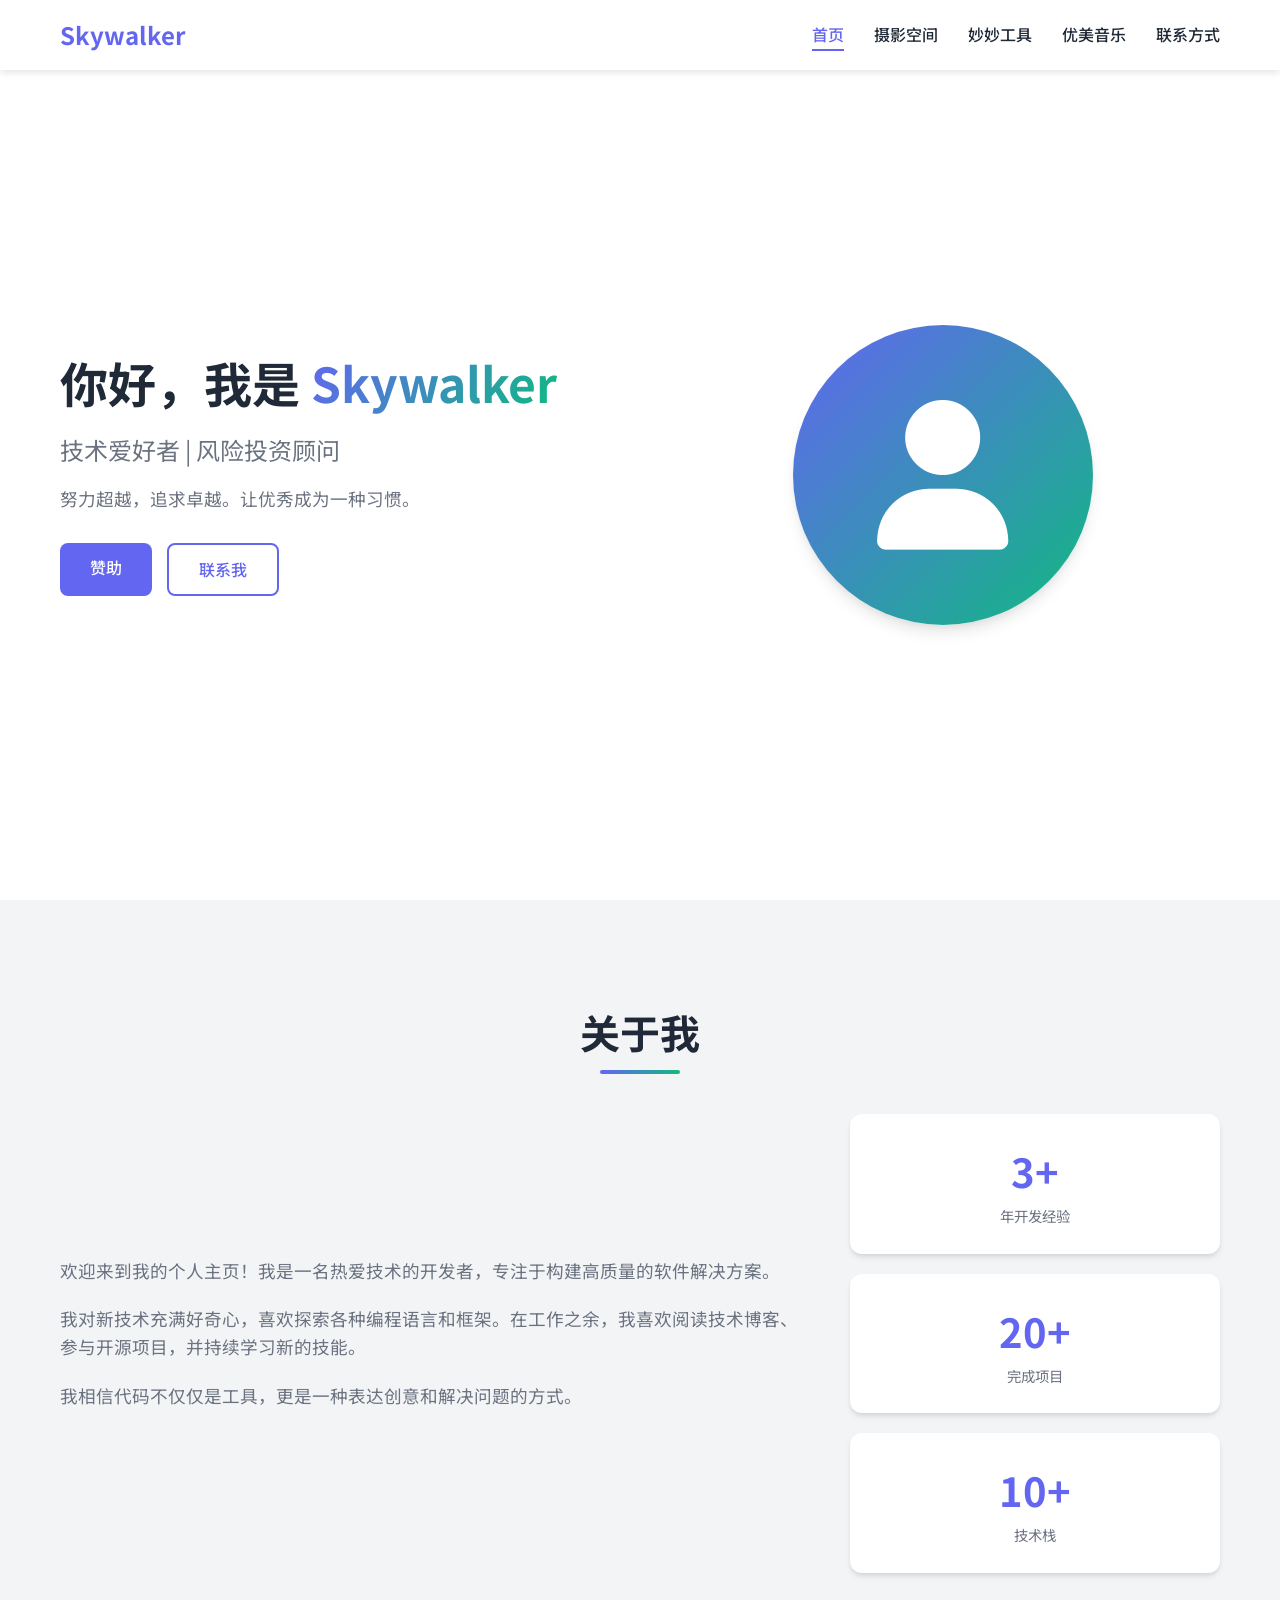
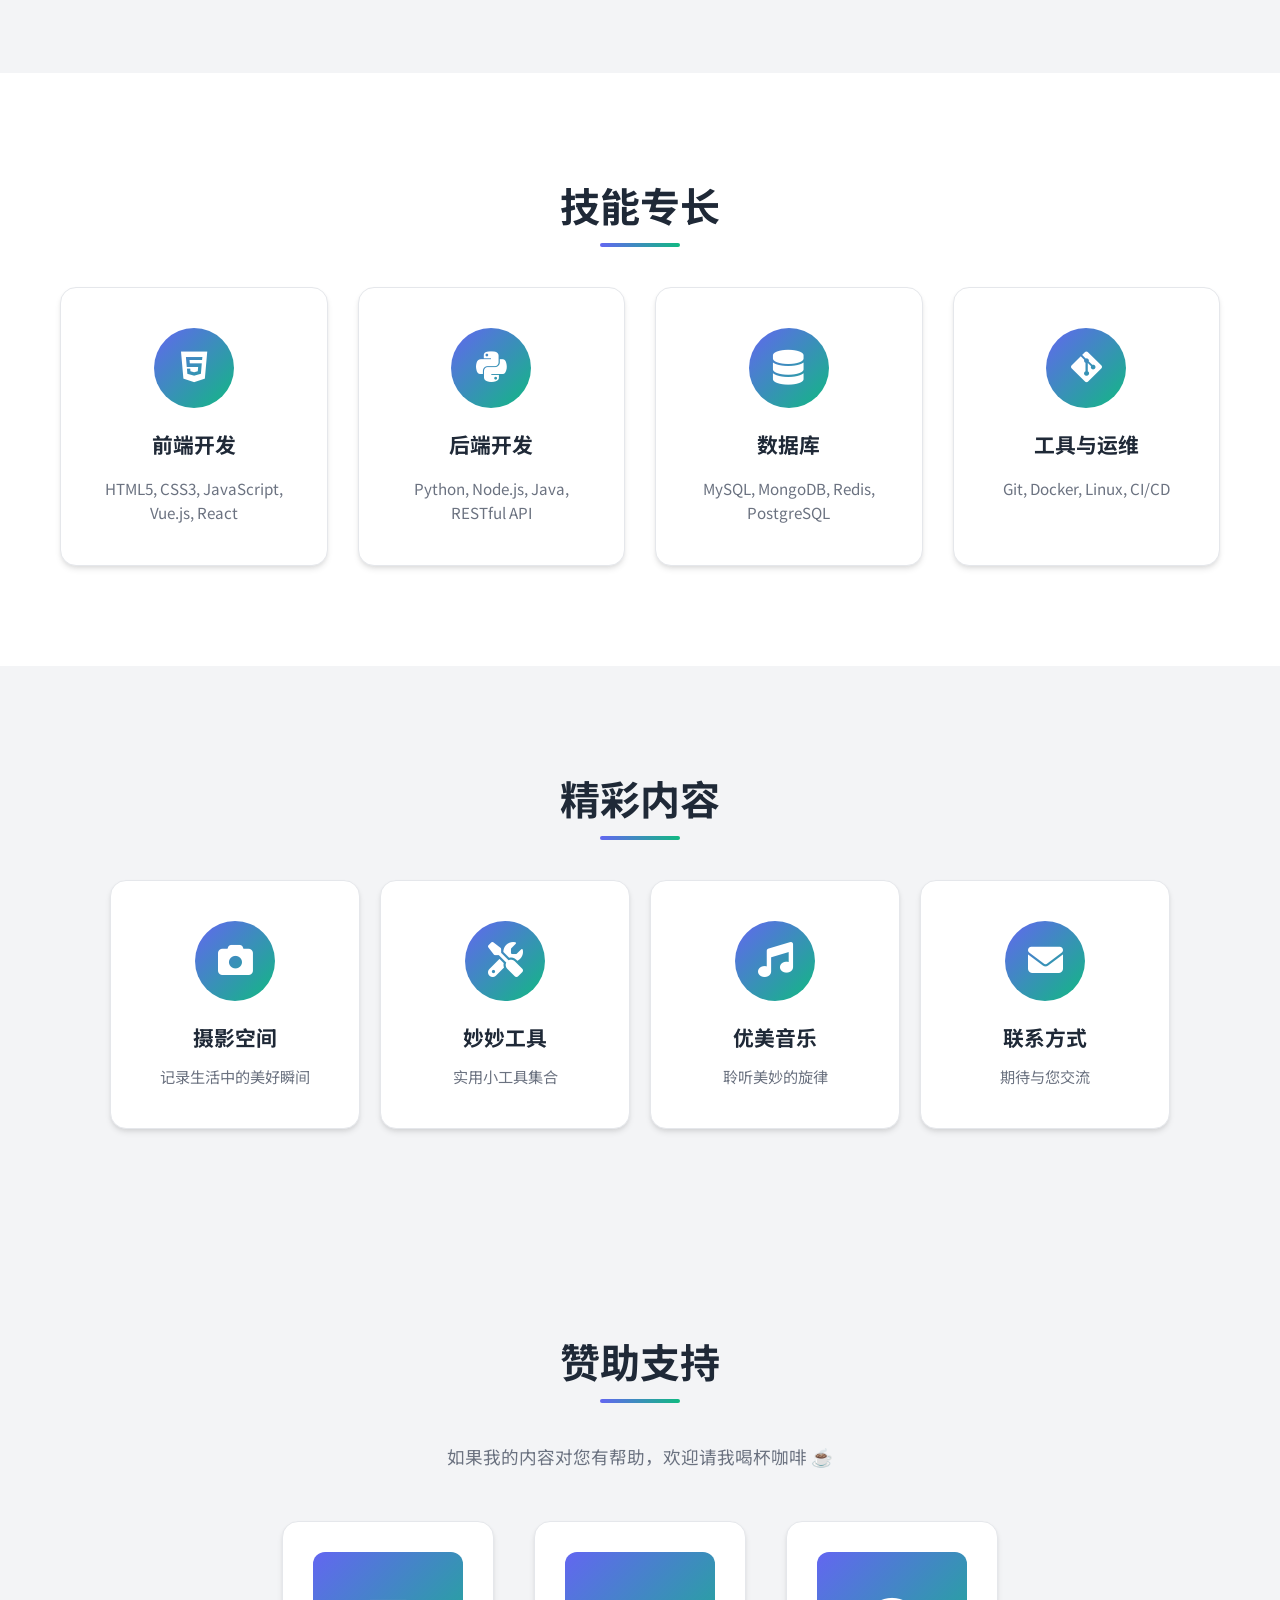
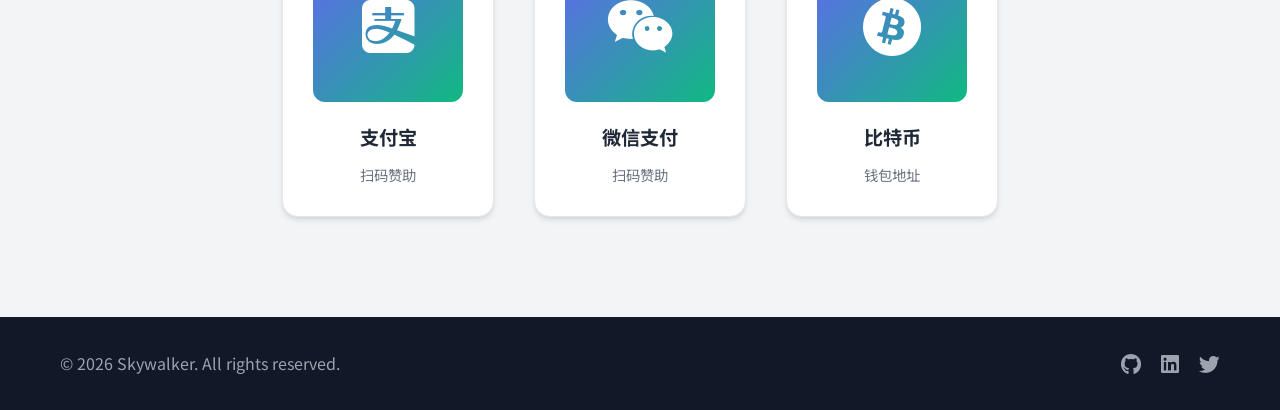
==== index.html @ 4755dc74 "Add sponsor section and fix highlights card size" ====
<!DOCTYPE html>
<html lang="zh-CN">
<head>
    <meta charset="UTF-8">
    <meta name="viewport" content="width=device-width, initial-scale=1.0">
    <title>Skywalker - 个人主页</title>
    <link rel="stylesheet" href="style.css">
    <link href="https://fonts.googleapis.com/css2?family=Noto+Sans+SC:wght@300;400;500;700&display=swap" rel="stylesheet">
    <link rel="stylesheet" href="https://cdnjs.cloudflare.com/ajax/libs/font-awesome/6.4.0/css/all.min.css">
</head>
<body>
    <nav class="navbar">
        <div class="nav-container">
            <a href="index.html" class="logo">Skywalker</a>
            <ul class="nav-links">
                <li><a href="index.html" class="active">首页</a></li>
                <li><a href="photography.html">摄影空间</a></li>
                <li><a href="tools.html">妙妙工具</a></li>
                <li><a href="music.html">优美音乐</a></li>
                <li><a href="contact.html">联系方式</a></li>
            </ul>
            <div class="hamburger">
                <span></span>
                <span></span>
                <span></span>
            </div>
        </div>
    </nav>

    <section id="home" class="hero">
        <div class="hero-content">
            <h1>你好，我是 <span class="highlight">Skywalker</span></h1>
            <p class="subtitle">技术爱好者 | 风险投资顾问</p>
            <p class="description">努力超越，追求卓越。让优秀成为一种习惯。</p>
            <div class="hero-buttons">
                <a href="#sponsor" class="btn btn-primary">赞助</a>
                <a href="contact.html" class="btn btn-secondary">联系我</a>
            </div>
        </div>
        <div class="hero-image">
            <div class="avatar-placeholder">
                <i class="fas fa-user"></i>
            </div>
        </div>
    </section>

    <section id="about" class="about">
        <div class="container">
            <h2 class="section-title">关于我</h2>
            <div class="about-content">
                <div class="about-text">
                    <p>欢迎来到我的个人主页！我是一名热爱技术的开发者，专注于构建高质量的软件解决方案。</p>
                    <p>我对新技术充满好奇心，喜欢探索各种编程语言和框架。在工作之余，我喜欢阅读技术博客、参与开源项目，并持续学习新的技能。</p>
                    <p>我相信代码不仅仅是工具，更是一种表达创意和解决问题的方式。</p>
                </div>
                <div class="about-stats">
                    <div class="stat-item">
                        <span class="stat-number">3+</span>
                        <span class="stat-label">年开发经验</span>
                    </div>
                    <div class="stat-item">
                        <span class="stat-number">20+</span>
                        <span class="stat-label">完成项目</span>
                    </div>
                    <div class="stat-item">
                        <span class="stat-number">10+</span>
                        <span class="stat-label">技术栈</span>
                    </div>
                </div>
            </div>
        </div>
    </section>

    <section id="skills" class="skills">
        <div class="container">
            <h2 class="section-title">技能专长</h2>
            <div class="skills-grid">
                <div class="skill-card">
                    <div class="skill-icon">
                        <i class="fab fa-html5"></i>
                    </div>
                    <h3>前端开发</h3>
                    <p>HTML5, CSS3, JavaScript, Vue.js, React</p>
                </div>
                <div class="skill-card">
                    <div class="skill-icon">
                        <i class="fab fa-python"></i>
                    </div>
                    <h3>后端开发</h3>
                    <p>Python, Node.js, Java, RESTful API</p>
                </div>
                <div class="skill-card">
                    <div class="skill-icon">
                        <i class="fas fa-database"></i>
                    </div>
                    <h3>数据库</h3>
                    <p>MySQL, MongoDB, Redis, PostgreSQL</p>
                </div>
                <div class="skill-card">
                    <div class="skill-icon">
                        <i class="fab fa-git-alt"></i>
                    </div>
                    <h3>工具与运维</h3>
                    <p>Git, Docker, Linux, CI/CD</p>
                </div>
            </div>
        </div>
    </section>

    <section id="highlights" class="highlights">
        <div class="container">
            <h2 class="section-title">精彩内容</h2>
            <div class="highlights-grid">
                <a href="photography.html" class="highlight-card">
                    <div class="highlight-icon">
                        <i class="fas fa-camera"></i>
                    </div>
                    <h3>摄影空间</h3>
                    <p>记录生活中的美好瞬间</p>
                </a>
                <a href="tools.html" class="highlight-card">
                    <div class="highlight-icon">
                        <i class="fas fa-tools"></i>
                    </div>
                    <h3>妙妙工具</h3>
                    <p>实用小工具集合</p>
                </a>
                <a href="music.html" class="highlight-card">
                    <div class="highlight-icon">
                        <i class="fas fa-music"></i>
                    </div>
                    <h3>优美音乐</h3>
                    <p>聆听美妙的旋律</p>
                </a>
                <a href="contact.html" class="highlight-card">
                    <div class="highlight-icon">
                        <i class="fas fa-envelope"></i>
                    </div>
                    <h3>联系方式</h3>
                    <p>期待与您交流</p>
                </a>
            </div>
        </div>
    </section>

    <section id="sponsor" class="sponsor">
        <div class="container">
            <h2 class="section-title">赞助支持</h2>
            <p class="sponsor-intro">如果我的内容对您有帮助，欢迎请我喝杯咖啡 ☕</p>
            <div class="sponsor-grid">
                <div class="sponsor-card">
                    <div class="qr-placeholder">
                        <i class="fab fa-alipay"></i>
                    </div>
                    <h3>支付宝</h3>
                    <p>扫码赞助</p>
                </div>
                <div class="sponsor-card">
                    <div class="qr-placeholder">
                        <i class="fab fa-weixin"></i>
                    </div>
                    <h3>微信支付</h3>
                    <p>扫码赞助</p>
                </div>
                <div class="sponsor-card">
                    <div class="qr-placeholder">
                        <i class="fab fa-bitcoin"></i>
                    </div>
                    <h3>比特币</h3>
                    <p>钱包地址</p>
                </div>
            </div>
        </div>
    </section>

    <footer class="footer">
        <div class="container">
            <div class="footer-content">
                <p>&copy; 2026 Skywalker. All rights reserved.</p>
                <div class="social-links">
                    <a href="https://github.com/SkywalkerLiu" target="_blank"><i class="fab fa-github"></i></a>
                    <a href="#"><i class="fab fa-linkedin"></i></a>
                    <a href="#"><i class="fab fa-twitter"></i></a>
                </div>
            </div>
        </div>
    </footer>

    <script src="script.js"></script>
</body>
</html>
---- style.css ----
* {
    margin: 0;
    padding: 0;
    box-sizing: border-box;
}

:root {
    --primary-color: #6366f1;
    --primary-dark: #4f46e5;
    --secondary-color: #10b981;
    --text-color: #1f2937;
    --text-light: #6b7280;
    --bg-color: #ffffff;
    --bg-secondary: #f3f4f6;
    --bg-dark: #111827;
    --border-color: #e5e7eb;
    --shadow: 0 4px 6px -1px rgba(0, 0, 0, 0.1), 0 2px 4px -1px rgba(0, 0, 0, 0.06);
    --shadow-lg: 0 10px 15px -3px rgba(0, 0, 0, 0.1), 0 4px 6px -2px rgba(0, 0, 0, 0.05);
    --transition: all 0.3s ease;
}

html {
    scroll-behavior: smooth;
}

body {
    font-family: 'Noto Sans SC', sans-serif;
    line-height: 1.6;
    color: var(--text-color);
    background-color: var(--bg-color);
}

.container {
    max-width: 1200px;
    margin: 0 auto;
    padding: 0 20px;
}

.navbar {
    position: fixed;
    top: 0;
    left: 0;
    right: 0;
    background: rgba(255, 255, 255, 0.95);
    backdrop-filter: blur(10px);
    z-index: 1000;
    box-shadow: var(--shadow);
}

.nav-container {
    max-width: 1200px;
    margin: 0 auto;
    padding: 0 20px;
    display: flex;
    justify-content: space-between;
    align-items: center;
    height: 70px;
}

.logo {
    font-size: 1.5rem;
    font-weight: 700;
    color: var(--primary-color);
    text-decoration: none;
    transition: var(--transition);
}

.logo:hover {
    color: var(--primary-dark);
}

.nav-links {
    display: flex;
    list-style: none;
    gap: 30px;
}

.nav-links a {
    text-decoration: none;
    color: var(--text-color);
    font-weight: 500;
    transition: var(--transition);
    position: relative;
}

.nav-links a::after {
    content: '';
    position: absolute;
    bottom: -5px;
    left: 0;
    width: 0;
    height: 2px;
    background: var(--primary-color);
    transition: var(--transition);
}

.nav-links a:hover,
.nav-links a.active {
    color: var(--primary-color);
}

.nav-links a:hover::after,
.nav-links a.active::after {
    width: 100%;
}

.hamburger {
    display: none;
    flex-direction: column;
    cursor: pointer;
    gap: 5px;
}

.hamburger span {
    width: 25px;
    height: 3px;
    background: var(--text-color);
    transition: var(--transition);
}

.hero {
    min-height: 100vh;
    display: flex;
    align-items: center;
    justify-content: space-between;
    padding: 100px 20px 50px;
    max-width: 1200px;
    margin: 0 auto;
    gap: 50px;
}

.hero-content {
    flex: 1;
}

.hero-content h1 {
    font-size: 3rem;
    margin-bottom: 20px;
    line-height: 1.2;
}

.highlight {
    color: var(--primary-color);
    background: linear-gradient(120deg, var(--primary-color) 0%, var(--secondary-color) 100%);
    -webkit-background-clip: text;
    -webkit-text-fill-color: transparent;
    background-clip: text;
}

.subtitle {
    font-size: 1.5rem;
    color: var(--text-light);
    margin-bottom: 15px;
}

.description {
    font-size: 1.1rem;
    color: var(--text-light);
    margin-bottom: 30px;
}

.hero-buttons {
    display: flex;
    gap: 15px;
}

.btn {
    padding: 12px 30px;
    border-radius: 8px;
    text-decoration: none;
    font-weight: 500;
    transition: var(--transition);
    cursor: pointer;
    border: none;
    font-size: 1rem;
}

.btn-primary {
    background: var(--primary-color);
    color: white;
}

.btn-primary:hover {
    background: var(--primary-dark);
    transform: translateY(-2px);
    box-shadow: var(--shadow-lg);
}

.btn-secondary {
    background: transparent;
    color: var(--primary-color);
    border: 2px solid var(--primary-color);
}

.btn-secondary:hover {
    background: var(--primary-color);
    color: white;
    transform: translateY(-2px);
}

.btn-full {
    width: 100%;
}

.hero-image {
    flex: 1;
    display: flex;
    justify-content: center;
    align-items: center;
}

.avatar-placeholder {
    width: 300px;
    height: 300px;
    border-radius: 50%;
    background: linear-gradient(135deg, var(--primary-color), var(--secondary-color));
    display: flex;
    align-items: center;
    justify-content: center;
    box-shadow: var(--shadow-lg);
}

.avatar-placeholder i {
    font-size: 150px;
    color: white;
}

.section-title {
    font-size: 2.5rem;
    text-align: center;
    margin-bottom: 50px;
    position: relative;
}

.section-title::after {
    content: '';
    position: absolute;
    bottom: -10px;
    left: 50%;
    transform: translateX(-50%);
    width: 80px;
    height: 4px;
    background: linear-gradient(90deg, var(--primary-color), var(--secondary-color));
    border-radius: 2px;
}

.about {
    padding: 100px 0;
    background: var(--bg-secondary);
}

.about-content {
    display: grid;
    grid-template-columns: 2fr 1fr;
    gap: 50px;
    align-items: center;
}

.about-text p {
    margin-bottom: 20px;
    font-size: 1.1rem;
    color: var(--text-light);
}

.about-stats {
    display: flex;
    flex-direction: column;
    gap: 20px;
}

.stat-item {
    background: var(--bg-color);
    padding: 25px;
    border-radius: 12px;
    text-align: center;
    box-shadow: var(--shadow);
    transition: var(--transition);
}

.stat-item:hover {
    transform: translateY(-5px);
    box-shadow: var(--shadow-lg);
}

.stat-number {
    display: block;
    font-size: 2.5rem;
    font-weight: 700;
    color: var(--primary-color);
}

.stat-label {
    color: var(--text-light);
    font-size: 0.9rem;
}

.skills {
    padding: 100px 0;
}

.skills-grid {
    display: grid;
    grid-template-columns: repeat(auto-fit, minmax(250px, 1fr));
    gap: 30px;
}

.skill-card {
    background: var(--bg-color);
    padding: 40px 30px;
    border-radius: 16px;
    text-align: center;
    box-shadow: var(--shadow);
    transition: var(--transition);
    border: 1px solid var(--border-color);
}

.skill-card:hover {
    transform: translateY(-10px);
    box-shadow: var(--shadow-lg);
    border-color: var(--primary-color);
}

.skill-icon {
    width: 80px;
    height: 80px;
    margin: 0 auto 20px;
    background: linear-gradient(135deg, var(--primary-color), var(--secondary-color));
    border-radius: 50%;
    display: flex;
    align-items: center;
    justify-content: center;
}

.skill-icon i {
    font-size: 35px;
    color: white;
}

.skill-card h3 {
    margin-bottom: 15px;
    font-size: 1.3rem;
}

.skill-card p {
    color: var(--text-light);
    font-size: 0.95rem;
}

.highlights {
    padding: 100px 0;
    background: var(--bg-secondary);
}

.highlights-grid {
    display: flex;
    justify-content: center;
    gap: 20px;
    flex-wrap: nowrap;
}

.highlight-card {
    flex: 1;
    max-width: 250px;
    background: var(--bg-color);
    padding: 40px 30px;
    border-radius: 16px;
    text-align: center;
    box-shadow: var(--shadow);
    transition: var(--transition);
    text-decoration: none;
    color: inherit;
    border: 1px solid var(--border-color);
}

.highlight-card:hover {
    transform: translateY(-10px);
    box-shadow: var(--shadow-lg);
    border-color: var(--primary-color);
}

.highlight-icon {
    width: 80px;
    height: 80px;
    margin: 0 auto 20px;
    background: linear-gradient(135deg, var(--primary-color), var(--secondary-color));
    border-radius: 50%;
    display: flex;
    align-items: center;
    justify-content: center;
}

.highlight-icon i {
    font-size: 35px;
    color: white;
}

.highlight-card h3 {
    margin-bottom: 10px;
    font-size: 1.3rem;
}

.highlight-card p {
    color: var(--text-light);
    font-size: 0.95rem;
}

.page-hero {
    padding: 150px 0 80px;
    background: linear-gradient(135deg, var(--primary-color), var(--secondary-color));
    color: white;
    text-align: center;
}

.page-title {
    font-size: 3rem;
    margin-bottom: 15px;
}

.page-title i {
    margin-right: 15px;
}

.page-subtitle {
    font-size: 1.2rem;
    opacity: 0.9;
}

.gallery-section {
    padding: 80px 0;
}

.gallery-filter {
    display: flex;
    justify-content: center;
    gap: 15px;
    margin-bottom: 40px;
    flex-wrap: wrap;
}

.filter-btn {
    padding: 10px 25px;
    border: 2px solid var(--primary-color);
    background: transparent;
    color: var(--primary-color);
    border-radius: 25px;
    cursor: pointer;
    transition: var(--transition);
    font-size: 0.95rem;
}

.filter-btn:hover,
.filter-btn.active {
    background: var(--primary-color);
    color: white;
}

.gallery-grid {
    display: grid;
    grid-template-columns: repeat(auto-fit, minmax(300px, 1fr));
    gap: 25px;
}

.gallery-item {
    position: relative;
    border-radius: 16px;
    overflow: hidden;
    aspect-ratio: 4/3;
    cursor: pointer;
}

.gallery-placeholder {
    width: 100%;
    height: 100%;
    background: linear-gradient(135deg, var(--primary-color), var(--secondary-color));
    display: flex;
    flex-direction: column;
    align-items: center;
    justify-content: center;
    color: white;
}

.gallery-placeholder i {
    font-size: 60px;
    margin-bottom: 15px;
}

.gallery-placeholder span {
    font-size: 1.2rem;
    font-weight: 500;
}

.gallery-overlay {
    position: absolute;
    bottom: 0;
    left: 0;
    right: 0;
    background: linear-gradient(transparent, rgba(0,0,0,0.8));
    color: white;
    padding: 30px 20px 20px;
    transform: translateY(100%);
    transition: var(--transition);
}

.gallery-item:hover .gallery-overlay {
    transform: translateY(0);
}

.gallery-overlay h3 {
    margin-bottom: 5px;
}

.gallery-overlay p {
    font-size: 0.9rem;
    opacity: 0.8;
}

.photography-info {
    padding: 80px 0;
    background: var(--bg-secondary);
}

.info-content {
    display: grid;
    grid-template-columns: 2fr 1fr;
    gap: 50px;
    align-items: start;
}

.info-text p {
    margin-bottom: 20px;
    color: var(--text-light);
    font-size: 1.1rem;
}

.equipment {
    background: var(--bg-color);
    padding: 30px;
    border-radius: 16px;
    box-shadow: var(--shadow);
}

.equipment h3 {
    margin-bottom: 20px;
    color: var(--primary-color);
}

.equipment h3 i {
    margin-right: 10px;
}

.equipment ul {
    list-style: none;
}

.equipment li {
    padding: 10px 0;
    border-bottom: 1px solid var(--border-color);
    color: var(--text-light);
}

.equipment li:last-child {
    border-bottom: none;
}

.tools-section {
    padding: 80px 0;
}

.tools-grid {
    display: grid;
    grid-template-columns: repeat(auto-fit, minmax(350px, 1fr));
    gap: 30px;
}

.tool-card {
    background: var(--bg-color);
    border-radius: 16px;
    padding: 30px;
    box-shadow: var(--shadow);
    border: 1px solid var(--border-color);
    transition: var(--transition);
}

.tool-card:hover {
    transform: translateY(-5px);
    box-shadow: var(--shadow-lg);
    border-color: var(--primary-color);
}

.tool-icon {
    width: 60px;
    height: 60px;
    background: linear-gradient(135deg, var(--primary-color), var(--secondary-color));
    border-radius: 12px;
    display: flex;
    align-items: center;
    justify-content: center;
    margin-bottom: 20px;
}

.tool-icon i {
    font-size: 28px;
    color: white;
}

.tool-card h3 {
    margin-bottom: 10px;
    font-size: 1.3rem;
}

.tool-card > p {
    color: var(--text-light);
    margin-bottom: 20px;
}

.tool-demo {
    background: var(--bg-secondary);
    border-radius: 12px;
    padding: 20px;
}

.calculator {
    max-width: 250px;
    margin: 0 auto;
}

.calc-display {
    width: 100%;
    padding: 15px;
    font-size: 1.5rem;
    text-align: right;
    border: none;
    border-radius: 8px;
    margin-bottom: 10px;
    background: var(--bg-color);
}

.calc-buttons {
    display: grid;
    grid-template-columns: repeat(4, 1fr);
    gap: 8px;
}

.calc-buttons button {
    padding: 15px;
    font-size: 1.1rem;
    border: none;
    border-radius: 8px;
    background: var(--bg-color);
    cursor: pointer;
    transition: var(--transition);
}

.calc-buttons button:hover {
    background: var(--primary-color);
    color: white;
}

.calc-buttons .equals {
    grid-column: span 2;
    background: var(--primary-color);
    color: white;
}

.calc-buttons .equals:hover {
    background: var(--primary-dark);
}

.color-converter {
    text-align: center;
}

.color-preview {
    width: 80px;
    height: 80px;
    border-radius: 12px;
    margin: 0 auto 15px;
    background: #6366f1;
    box-shadow: var(--shadow);
}

.color-inputs {
    display: flex;
    flex-direction: column;
    gap: 10px;
    margin-bottom: 15px;
}

.color-input-group {
    display: flex;
    align-items: center;
    gap: 10px;
}

.color-input-group label {
    width: 40px;
    font-weight: 500;
    text-align: left;
}

.color-input-group input {
    flex: 1;
    padding: 10px;
    border: 1px solid var(--border-color);
    border-radius: 8px;
    font-family: monospace;
}

.text-counter textarea {
    width: 100%;
    padding: 15px;
    border: 1px solid var(--border-color);
    border-radius: 8px;
    resize: vertical;
    min-height: 100px;
    font-family: inherit;
    margin-bottom: 15px;
}

.count-result {
    display: flex;
    justify-content: space-around;
    padding: 10px;
    background: var(--bg-color);
    border-radius: 8px;
}

.count-result span {
    color: var(--text-light);
}

.count-result strong {
    color: var(--primary-color);
    margin-left: 5px;
}

.url-encoder textarea {
    width: 100%;
    padding: 12px;
    border: 1px solid var(--border-color);
    border-radius: 8px;
    resize: vertical;
    min-height: 60px;
    font-family: inherit;
    margin-bottom: 10px;
}

.encoder-buttons {
    display: flex;
    gap: 10px;
    margin-bottom: 10px;
}

.encoder-buttons .btn {
    flex: 1;
    padding: 10px;
}

.timestamp-converter {
    text-align: center;
}

.timestamp-group {
    margin-bottom: 15px;
}

.timestamp-group label {
    display: block;
    margin-bottom: 5px;
    font-weight: 500;
    text-align: left;
}

.timestamp-group input {
    width: 100%;
    padding: 12px;
    border: 1px solid var(--border-color);
    border-radius: 8px;
    font-family: monospace;
}

.timestamp-result {
    margin-top: 15px;
    padding: 15px;
    background: var(--bg-color);
    border-radius: 8px;
    font-weight: 500;
}

.password-generator input[type="text"] {
    width: 100%;
    padding: 12px;
    border: 1px solid var(--border-color);
    border-radius: 8px;
    font-family: monospace;
    font-size: 1rem;
    margin-bottom: 15px;
    text-align: center;
}

.password-options {
    display: flex;
    flex-wrap: wrap;
    gap: 10px;
    margin-bottom: 15px;
    justify-content: center;
}

.password-options label {
    display: flex;
    align-items: center;
    gap: 5px;
    font-size: 0.9rem;
    color: var(--text-light);
}

.password-length {
    margin-bottom: 15px;
}

.password-length label {
    display: block;
    margin-bottom: 5px;
    color: var(--text-light);
}

.password-length input[type="range"] {
    width: 100%;
}

.contact-section {
    padding: 80px 0;
}

.contact-grid {
    display: grid;
    grid-template-columns: 1fr 1fr;
    gap: 50px;
}

.contact-cards {
    display: grid;
    grid-template-columns: repeat(2, 1fr);
    gap: 20px;
}

.contact-card {
    background: var(--bg-color);
    padding: 30px 20px;
    border-radius: 16px;
    text-align: center;
    box-shadow: var(--shadow);
    text-decoration: none;
    color: inherit;
    transition: var(--transition);
    border: 2px solid transparent;
}

.contact-card:hover {
    transform: translateY(-5px);
    box-shadow: var(--shadow-lg);
    border-color: var(--primary-color);
}

.contact-card-icon {
    width: 60px;
    height: 60px;
    background: linear-gradient(135deg, var(--primary-color), var(--secondary-color));
    border-radius: 50%;
    display: flex;
    align-items: center;
    justify-content: center;
    margin: 0 auto 15px;
}

.contact-card-icon i {
    font-size: 28px;
    color: white;
}

.contact-card h3 {
    margin-bottom: 10px;
    font-size: 1.1rem;
}

.contact-card p {
    color: var(--text-light);
    font-size: 0.9rem;
    margin-bottom: 10px;
}

.contact-hint {
    font-size: 0.8rem;
    color: var(--primary-color);
}

.contact-form-section {
    background: var(--bg-secondary);
    padding: 40px;
    border-radius: 16px;
}

.contact-form-section h2 {
    margin-bottom: 10px;
}

.contact-form-section > p {
    color: var(--text-light);
    margin-bottom: 30px;
}

.contact-form .form-group {
    margin-bottom: 20px;
}

.contact-form label {
    display: block;
    margin-bottom: 8px;
    font-weight: 500;
}

.contact-form input,
.contact-form select,
.contact-form textarea {
    width: 100%;
    padding: 12px 15px;
    border: 2px solid var(--border-color);
    border-radius: 8px;
    font-family: inherit;
    font-size: 1rem;
    transition: var(--transition);
    background: var(--bg-color);
}

.contact-form input:focus,
.contact-form select:focus,
.contact-form textarea:focus {
    outline: none;
    border-color: var(--primary-color);
}

.contact-form textarea {
    resize: vertical;
    min-height: 120px;
}

.faq-section {
    padding: 80px 0;
    background: var(--bg-secondary);
}

.faq-list {
    max-width: 800px;
    margin: 0 auto;
}

.faq-item {
    background: var(--bg-color);
    border-radius: 12px;
    margin-bottom: 15px;
    overflow: hidden;
    box-shadow: var(--shadow);
}

.faq-question {
    padding: 20px 25px;
    display: flex;
    justify-content: space-between;
    align-items: center;
    cursor: pointer;
    font-weight: 500;
    transition: var(--transition);
}

.faq-question:hover {
    background: var(--bg-secondary);
}

.faq-question i {
    transition: var(--transition);
}

.faq-item.active .faq-question i {
    transform: rotate(180deg);
}

.faq-answer {
    max-height: 0;
    overflow: hidden;
    transition: max-height 0.3s ease;
}

.faq-item.active .faq-answer {
    max-height: 200px;
}

.faq-answer p {
    padding: 0 25px 20px;
    color: var(--text-light);
}

.sponsor {
    padding: 100px 0;
    background: var(--bg-secondary);
}

.sponsor-intro {
    text-align: center;
    color: var(--text-light);
    margin-bottom: 50px;
    font-size: 1.1rem;
}

.sponsor-grid {
    display: flex;
    justify-content: center;
    gap: 40px;
    flex-wrap: wrap;
}

.sponsor-card {
    background: var(--bg-color);
    padding: 30px;
    border-radius: 16px;
    text-align: center;
    box-shadow: var(--shadow);
    transition: var(--transition);
    border: 1px solid var(--border-color);
    min-width: 200px;
}

.sponsor-card:hover {
    transform: translateY(-5px);
    box-shadow: var(--shadow-lg);
    border-color: var(--primary-color);
}

.qr-placeholder {
    width: 150px;
    height: 150px;
    margin: 0 auto 20px;
    background: linear-gradient(135deg, var(--primary-color), var(--secondary-color));
    border-radius: 12px;
    display: flex;
    align-items: center;
    justify-content: center;
}

.qr-placeholder i {
    font-size: 60px;
    color: white;
}

.sponsor-card h3 {
    margin-bottom: 10px;
    font-size: 1.2rem;
}

.sponsor-card p {
    color: var(--text-light);
    font-size: 0.9rem;
}

.footer {
    background: var(--bg-dark);
    color: white;
    padding: 30px 0;
}

.footer-content {
    display: flex;
    justify-content: space-between;
    align-items: center;
}

.footer p {
    color: #9ca3af;
}

.social-links {
    display: flex;
    gap: 20px;
}

.social-links a {
    color: #9ca3af;
    font-size: 1.3rem;
    transition: var(--transition);
}

.social-links a:hover {
    color: var(--primary-color);
}

.music-section {
    padding: 80px 0;
}

.player-container {
    max-width: 600px;
    margin: 0 auto 60px;
}

.player-main {
    background: linear-gradient(135deg, #1a1a2e 0%, #16213e 100%);
    border-radius: 24px;
    padding: 40px;
    box-shadow: 0 20px 60px rgba(0, 0, 0, 0.3);
}

.album-art {
    position: relative;
    width: 200px;
    height: 200px;
    margin: 0 auto 30px;
}

.album-placeholder {
    width: 100%;
    height: 100%;
    border-radius: 50%;
    background: linear-gradient(135deg, var(--primary-color), var(--secondary-color));
    display: flex;
    align-items: center;
    justify-content: center;
    box-shadow: 0 10px 40px rgba(99, 102, 241, 0.4);
    transition: transform 0.3s ease;
}

.album-placeholder.playing {
    animation: rotate 8s linear infinite;
}

.album-placeholder i {
    font-size: 60px;
    color: white;
}

.album-glow {
    position: absolute;
    top: 50%;
    left: 50%;
    transform: translate(-50%, -50%);
    width: 220px;
    height: 220px;
    border-radius: 50%;
    background: radial-gradient(circle, rgba(99, 102, 241, 0.3) 0%, transparent 70%);
    filter: blur(20px);
    z-index: -1;
    opacity: 0;
    transition: opacity 0.3s ease;
}

.album-placeholder.playing + .album-glow {
    opacity: 1;
}

@keyframes rotate {
    from { transform: rotate(0deg); }
    to { transform: rotate(360deg); }
}

.waveform-container {
    height: 80px;
    margin-bottom: 30px;
    display: flex;
    align-items: center;
    justify-content: center;
    overflow: hidden;
}

#waveformCanvas {
    width: 100%;
    height: 100%;
}

.waveform-bars {
    display: flex;
    align-items: center;
    justify-content: center;
    gap: 4px;
    height: 100%;
}

.waveform-bars span {
    width: 4px;
    background: linear-gradient(to top, var(--primary-color), var(--secondary-color));
    border-radius: 2px;
    transition: height 0.1s ease;
}

.waveform-bars.playing span {
    animation: wave 0.5s ease-in-out infinite;
}

.waveform-bars span:nth-child(odd) {
    animation-delay: 0.1s;
}

.waveform-bars span:nth-child(3n) {
    animation-delay: 0.2s;
}

@keyframes wave {
    0%, 100% { height: 10px; }
    50% { height: 60px; }
}

.song-info {
    text-align: center;
    margin-bottom: 25px;
    color: white;
}

.song-info h2 {
    font-size: 1.5rem;
    margin-bottom: 5px;
}

.song-info p {
    color: rgba(255, 255, 255, 0.6);
}

.progress-container {
    display: flex;
    align-items: center;
    gap: 15px;
    margin-bottom: 25px;
    color: rgba(255, 255, 255, 0.7);
    font-size: 0.9rem;
}

.progress-bar {
    flex: 1;
    height: 6px;
    background: rgba(255, 255, 255, 0.2);
    border-radius: 3px;
    cursor: pointer;
    overflow: hidden;
}

.progress-fill {
    height: 100%;
    background: linear-gradient(90deg, var(--primary-color), var(--secondary-color));
    border-radius: 3px;
    width: 0%;
    transition: width 0.1s linear;
}

.player-controls {
    display: flex;
    align-items: center;
    justify-content: center;
    gap: 20px;
    margin-bottom: 20px;
}

.control-btn {
    width: 50px;
    height: 50px;
    border-radius: 50%;
    border: none;
    background: rgba(255, 255, 255, 0.1);
    color: white;
    font-size: 1.2rem;
    cursor: pointer;
    transition: all 0.3s ease;
}

.control-btn:hover {
    background: rgba(255, 255, 255, 0.2);
    transform: scale(1.1);
}

.control-btn.active {
    background: var(--primary-color);
}

.play-btn {
    width: 70px;
    height: 70px;
    background: linear-gradient(135deg, var(--primary-color), var(--secondary-color));
    font-size: 1.5rem;
}

.play-btn:hover {
    transform: scale(1.15);
    box-shadow: 0 5px 20px rgba(99, 102, 241, 0.5);
}

.volume-control {
    display: flex;
    align-items: center;
    justify-content: center;
    gap: 15px;
    color: rgba(255, 255, 255, 0.7);
}

.volume-control i {
    font-size: 1.2rem;
}

#volumeSlider {
    width: 120px;
    height: 6px;
    -webkit-appearance: none;
    background: rgba(255, 255, 255, 0.2);
    border-radius: 3px;
    cursor: pointer;
}

#volumeSlider::-webkit-slider-thumb {
    -webkit-appearance: none;
    width: 16px;
    height: 16px;
    border-radius: 50%;
    background: var(--primary-color);
    cursor: pointer;
}

.playlist-section {
    background: var(--bg-secondary);
    border-radius: 16px;
    padding: 30px;
    margin-bottom: 40px;
}

.playlist-title {
    font-size: 1.3rem;
    margin-bottom: 20px;
    color: var(--text-color);
}

.playlist-title i {
    margin-right: 10px;
    color: var(--primary-color);
}

.playlist {
    display: flex;
    flex-direction: column;
    gap: 10px;
}

.playlist-item {
    display: flex;
    align-items: center;
    justify-content: space-between;
    padding: 15px 20px;
    background: var(--bg-color);
    border-radius: 12px;
    cursor: pointer;
    transition: all 0.3s ease;
    border: 2px solid transparent;
}

.playlist-item:hover {
    border-color: var(--primary-color);
    transform: translateX(5px);
}

.playlist-item.active {
    background: linear-gradient(135deg, rgba(99, 102, 241, 0.1), rgba(16, 185, 129, 0.1));
    border-color: var(--primary-color);
}

.playlist-item-info {
    display: flex;
    flex-direction: column;
}

.playlist-item-title {
    font-weight: 500;
    color: var(--text-color);
}

.playlist-item-artist {
    font-size: 0.85rem;
    color: var(--text-light);
}

.playlist-item-duration {
    color: var(--text-light);
    font-size: 0.9rem;
}

.playlist-item.add-music {
    justify-content: center;
    gap: 10px;
    background: transparent;
    border: 2px dashed var(--border-color);
    color: var(--text-light);
}

.playlist-item.add-music:hover {
    border-color: var(--primary-color);
    color: var(--primary-color);
}

.playlist-item.add-music i {
    font-size: 1.5rem;
}

.music-tips {
    display: grid;
    grid-template-columns: repeat(auto-fit, minmax(280px, 1fr));
    gap: 20px;
}

.tip-card {
    background: var(--bg-secondary);
    padding: 25px;
    border-radius: 12px;
    text-align: center;
}

.tip-card i {
    font-size: 2rem;
    color: var(--primary-color);
    margin-bottom: 15px;
}

.tip-card h4 {
    margin-bottom: 10px;
    font-size: 1.1rem;
}

.tip-card p {
    color: var(--text-light);
    font-size: 0.9rem;
    line-height: 1.6;
}

@media (max-width: 968px) {
    .hero {
        flex-direction: column-reverse;
        text-align: center;
        padding-top: 120px;
    }

    .hero-content h1 {
        font-size: 2.2rem;
    }

    .hero-buttons {
        justify-content: center;
    }

    .avatar-placeholder {
        width: 200px;
        height: 200px;
    }

    .avatar-placeholder i {
        font-size: 100px;
    }

    .about-content {
        grid-template-columns: 1fr;
    }

    .about-stats {
        flex-direction: row;
        justify-content: center;
    }

    .info-content {
        grid-template-columns: 1fr;
    }

    .contact-grid {
        grid-template-columns: 1fr;
    }

    .contact-cards {
        grid-template-columns: repeat(2, 1fr);
    }

    .nav-links {
        display: none;
        position: absolute;
        top: 70px;
        left: 0;
        right: 0;
        background: white;
        flex-direction: column;
        padding: 20px;
        gap: 15px;
        box-shadow: var(--shadow);
    }

    .nav-links.active {
        display: flex;
    }

    .hamburger {
        display: flex;
    }

    .footer-content {
        flex-direction: column;
        gap: 20px;
        text-align: center;
    }

    .page-title {
        font-size: 2rem;
    }

    .tools-grid {
        grid-template-columns: 1fr;
    }
}

@media (max-width: 600px) {
    .hero-content h1 {
        font-size: 1.8rem;
    }

    .subtitle {
        font-size: 1.2rem;
    }

    .section-title {
        font-size: 2rem;
    }

    .about-stats {
        flex-direction: column;
    }

    .contact-cards {
        grid-template-columns: 1fr;
    }

    .contact-form-section {
        padding: 25px;
    }

    .highlights-grid {
        flex-wrap: wrap;
    }
    
    .highlight-card {
        max-width: 100%;
    }

    .gallery-grid {
        grid-template-columns: 1fr;
    }
}
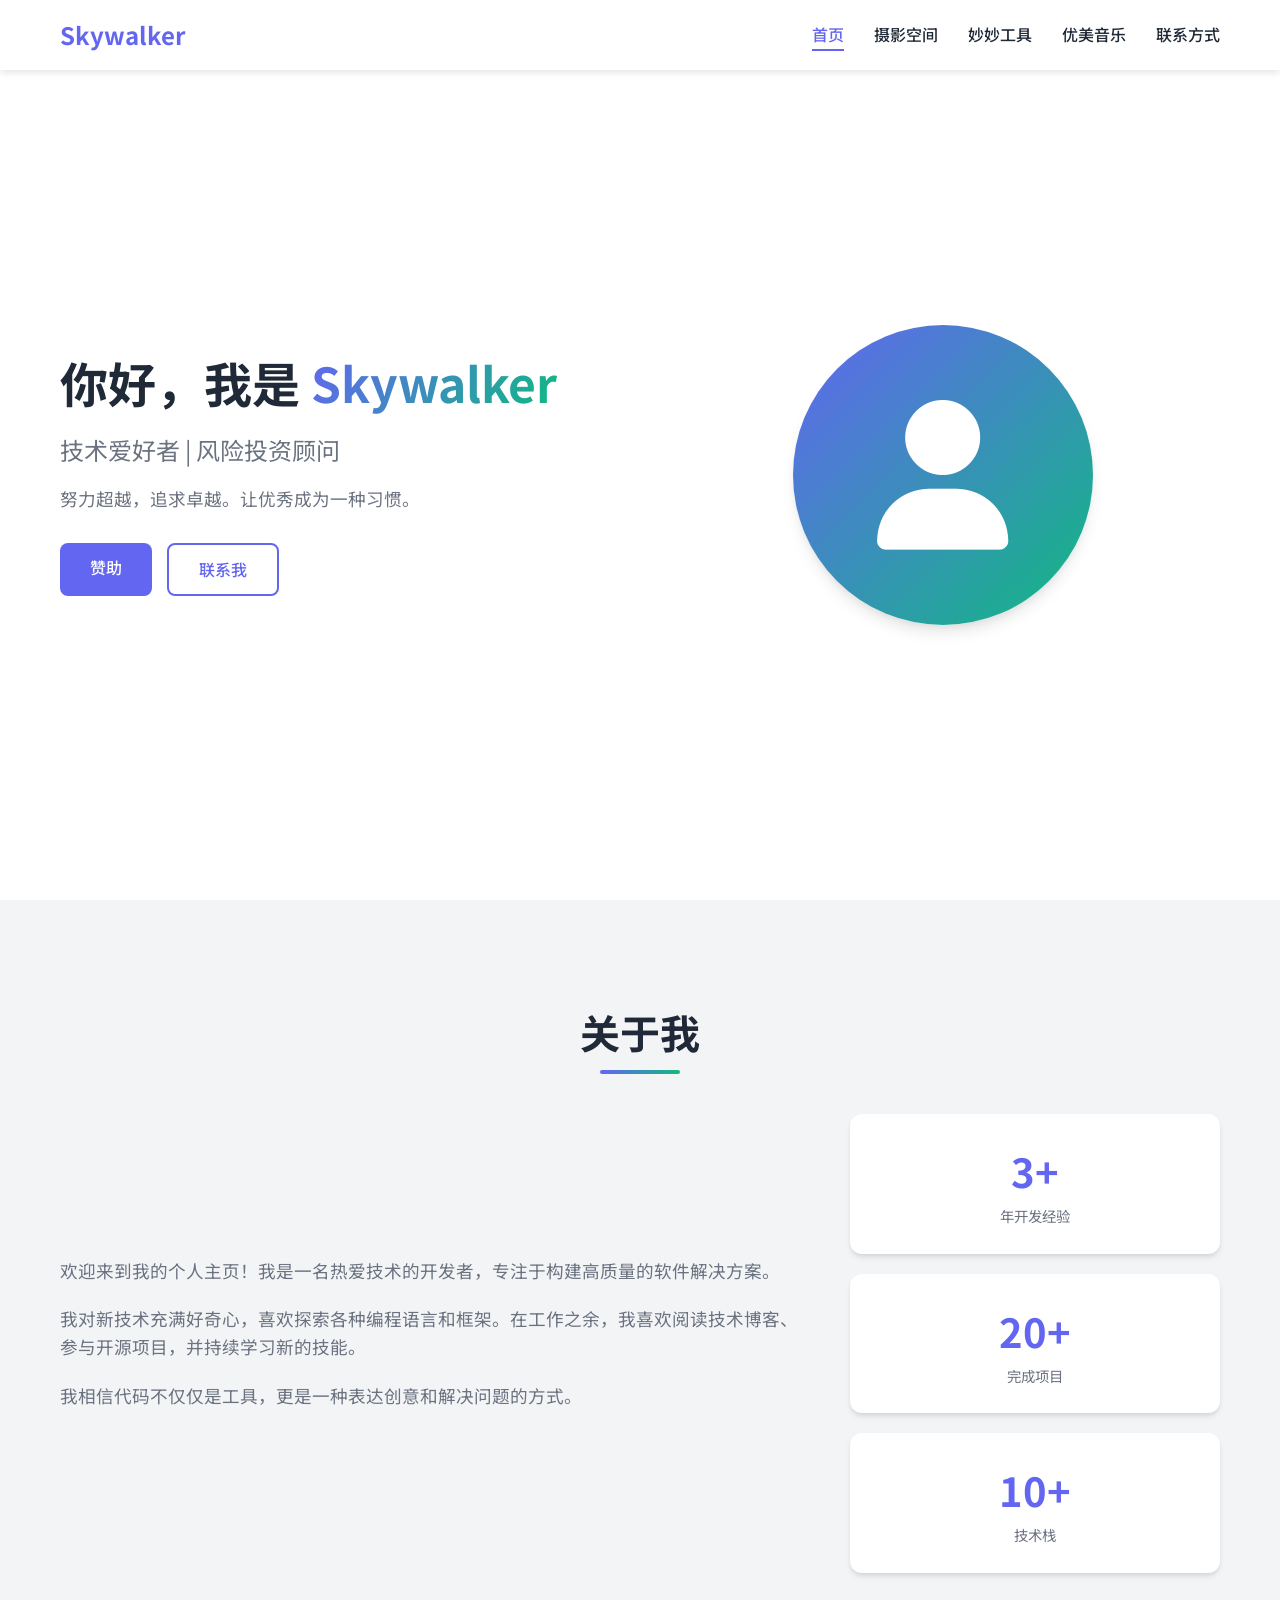
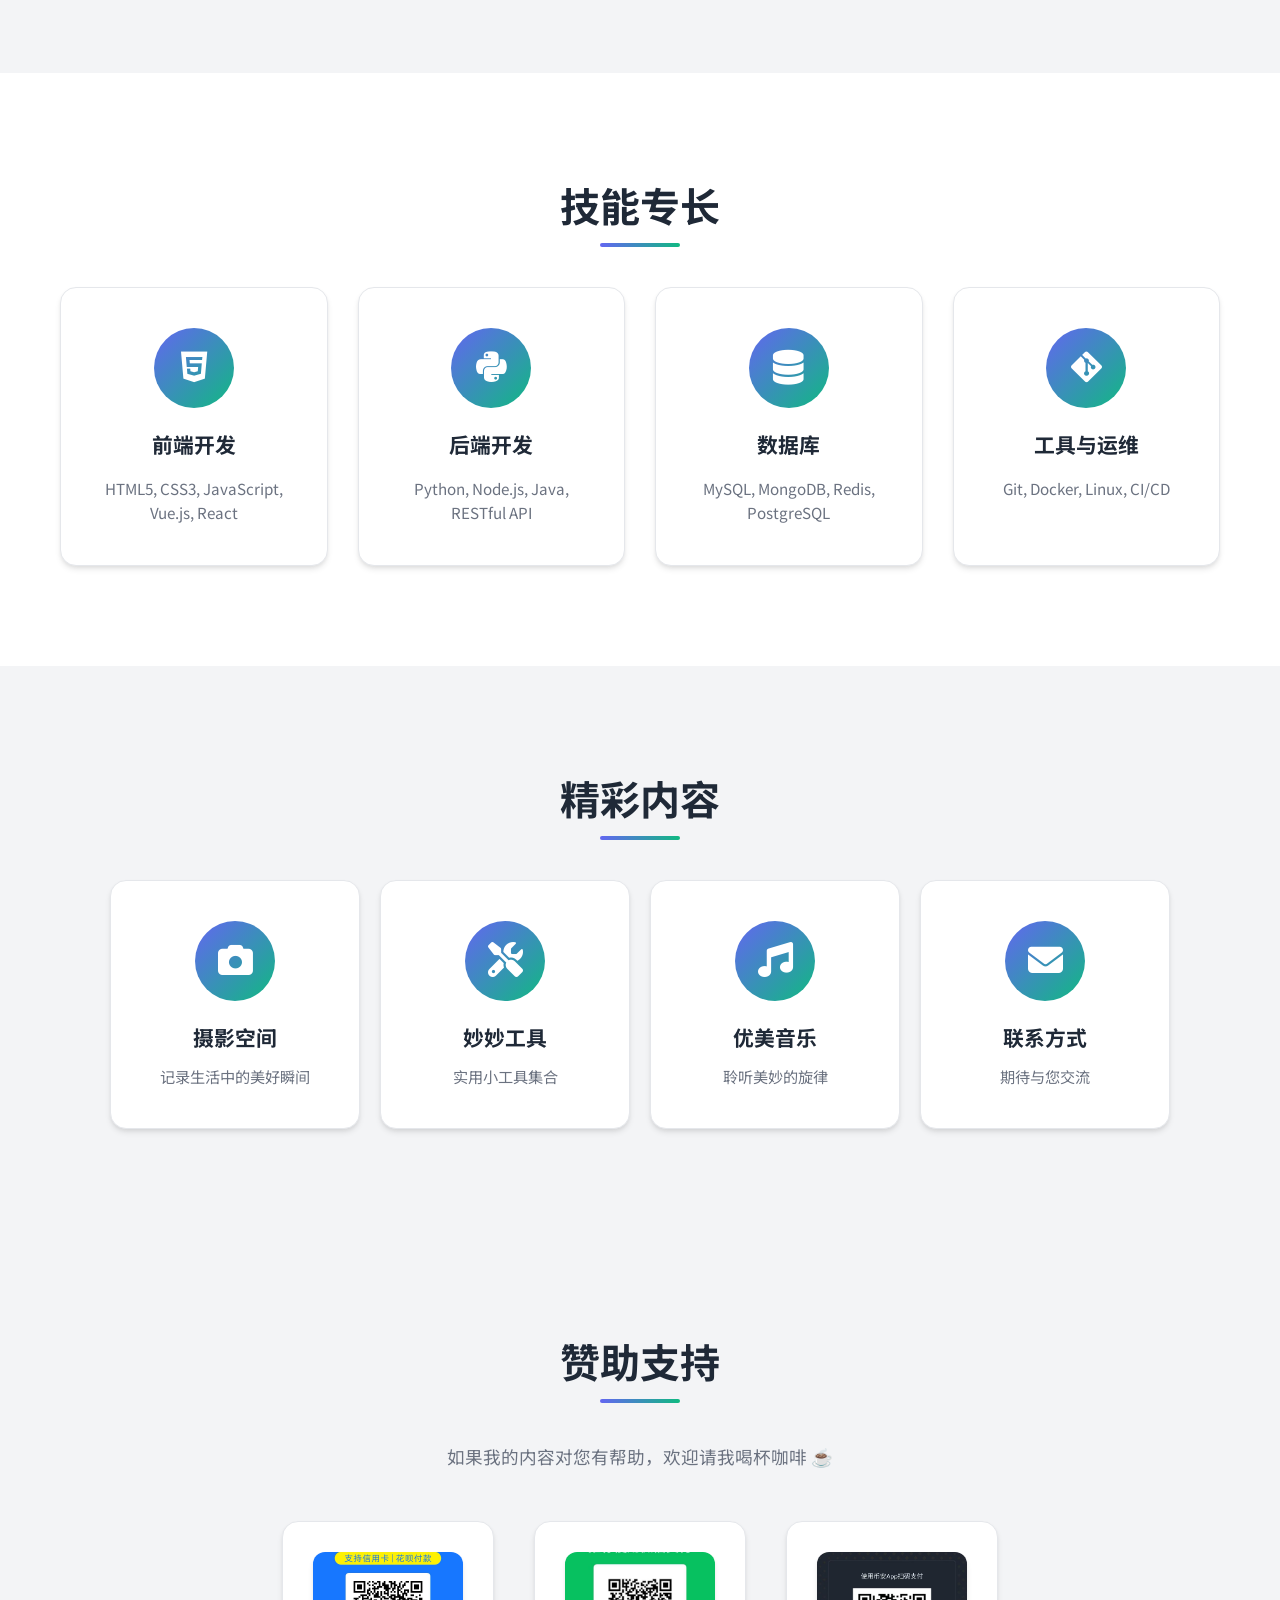
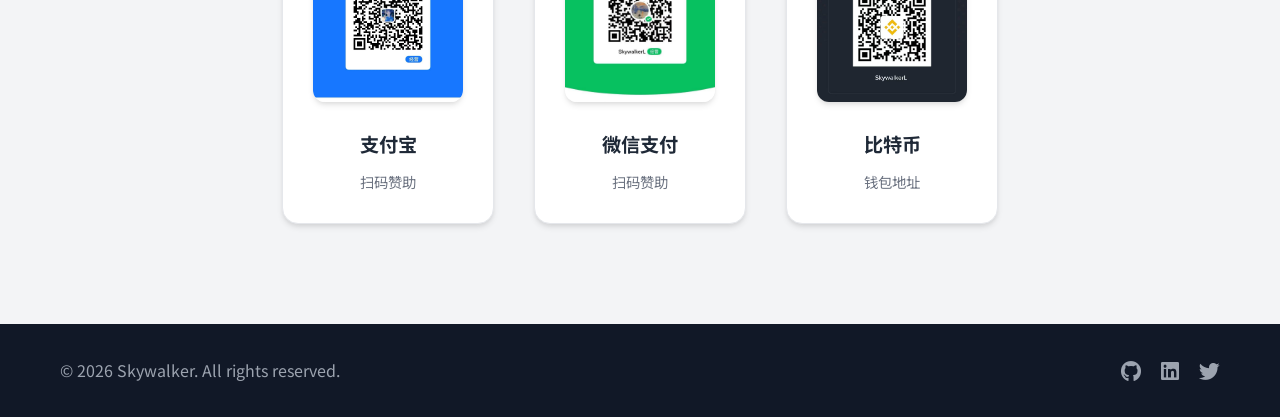
==== commit 8d6bf00c: "Add sponsor QR code images" ====
--- a/index.html
+++ b/index.html
@@ -149,23 +149,17 @@
             <p class="sponsor-intro">如果我的内容对您有帮助，欢迎请我喝杯咖啡 ☕</p>
             <div class="sponsor-grid">
                 <div class="sponsor-card">
-                    <div class="qr-placeholder">
-                        <i class="fab fa-alipay"></i>
-                    </div>
+                    <img src="sponsor/alipay.jpg" alt="支付宝收款码" class="qr-code">
                     <h3>支付宝</h3>
                     <p>扫码赞助</p>
                 </div>
                 <div class="sponsor-card">
-                    <div class="qr-placeholder">
-                        <i class="fab fa-weixin"></i>
-                    </div>
+                    <img src="sponsor/wechat.jpg" alt="微信收款码" class="qr-code">
                     <h3>微信支付</h3>
                     <p>扫码赞助</p>
                 </div>
                 <div class="sponsor-card">
-                    <div class="qr-placeholder">
-                        <i class="fab fa-bitcoin"></i>
-                    </div>
+                    <img src="sponsor/BTC.jpg" alt="比特币钱包地址" class="qr-code">
                     <h3>比特币</h3>
                     <p>钱包地址</p>
                 </div>
--- a/style.css
+++ b/style.css
@@ -1051,6 +1051,15 @@
     color: white;
 }
 
+.qr-code {
+    width: 150px;
+    height: 150px;
+    margin: 0 auto 20px;
+    border-radius: 12px;
+    object-fit: cover;
+    box-shadow: var(--shadow);
+}
+
 .sponsor-card h3 {
     margin-bottom: 10px;
     font-size: 1.2rem;
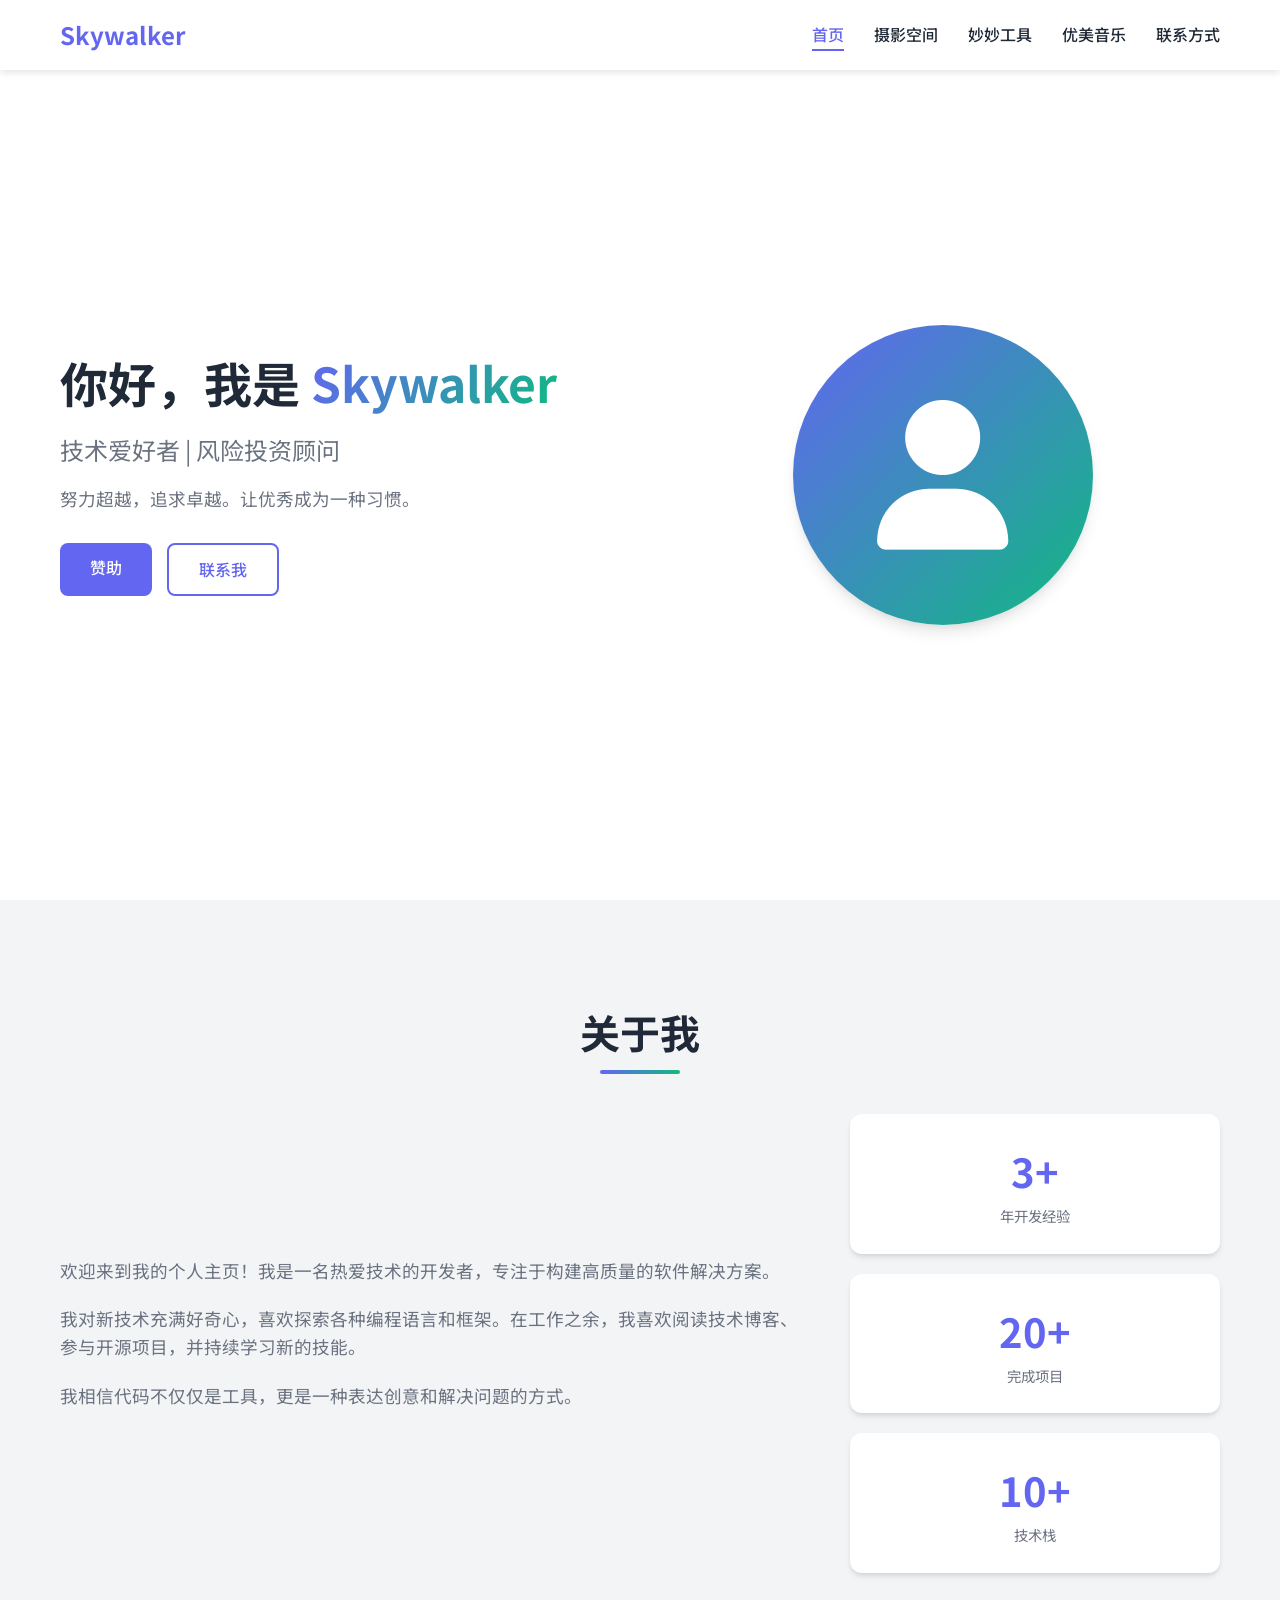
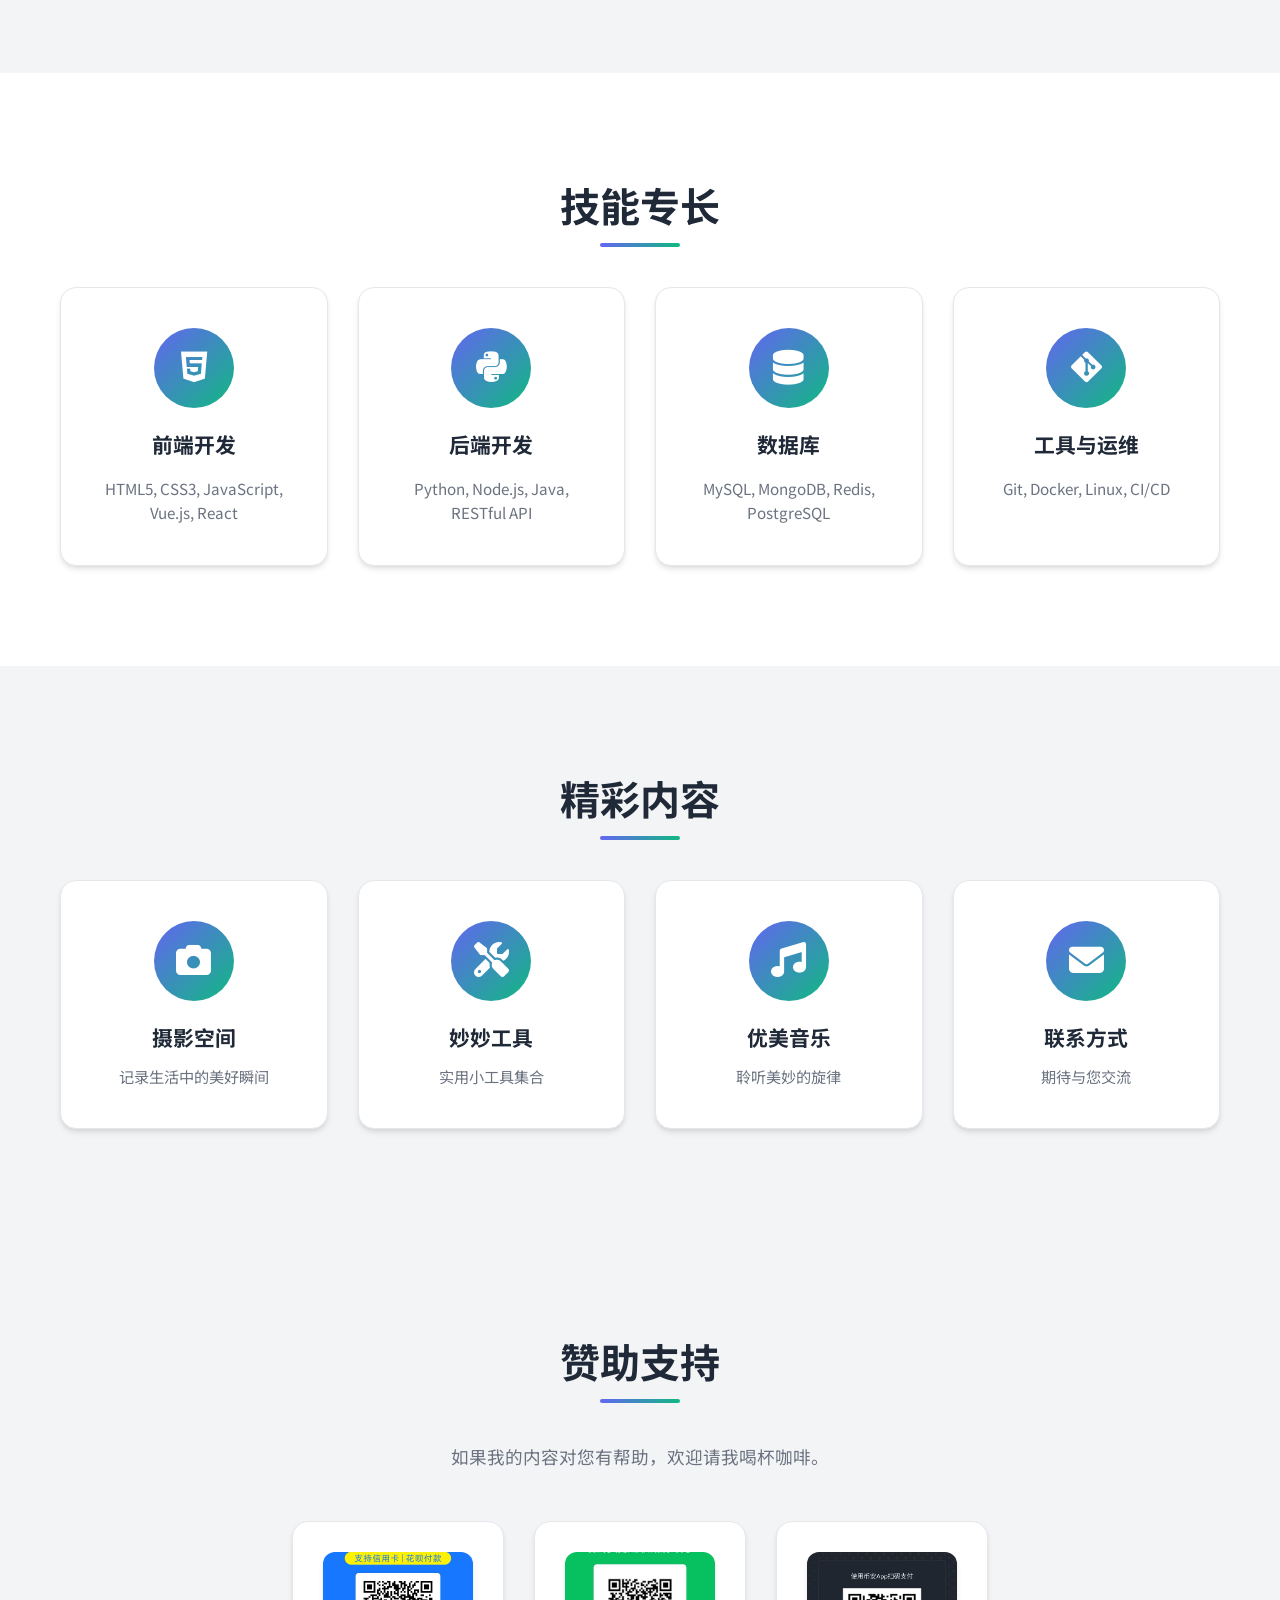
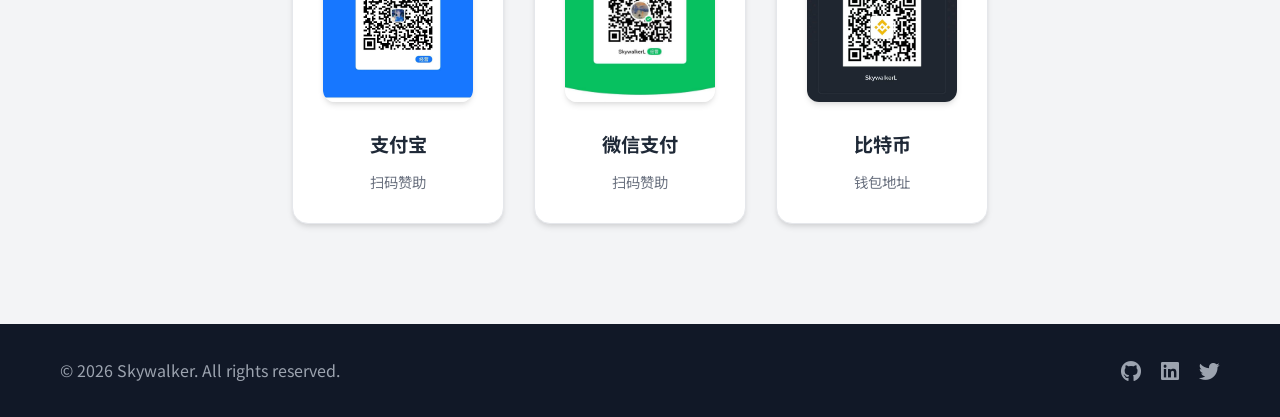
==== commit eaac4933: "Fix site encoding and restore front-end interactions" ====
--- a/index.html
+++ b/index.html
@@ -146,7 +146,7 @@
     <section id="sponsor" class="sponsor">
         <div class="container">
             <h2 class="section-title">赞助支持</h2>
-            <p class="sponsor-intro">如果我的内容对您有帮助，欢迎请我喝杯咖啡 ☕</p>
+            <p class="sponsor-intro">如果我的内容对您有帮助，欢迎请我喝杯咖啡。</p>
             <div class="sponsor-grid">
                 <div class="sponsor-card">
                     <img src="sponsor/alipay.jpg" alt="支付宝收款码" class="qr-code">
@@ -172,9 +172,15 @@
             <div class="footer-content">
                 <p>&copy; 2026 Skywalker. All rights reserved.</p>
                 <div class="social-links">
-                    <a href="https://github.com/SkywalkerLiu" target="_blank"><i class="fab fa-github"></i></a>
-                    <a href="#"><i class="fab fa-linkedin"></i></a>
-                    <a href="#"><i class="fab fa-twitter"></i></a>
+                    <a href="https://github.com/SkywalkerLiu" target="_blank" rel="noreferrer" aria-label="GitHub">
+                        <i class="fab fa-github"></i>
+                    </a>
+                    <a href="#" aria-label="LinkedIn">
+                        <i class="fab fa-linkedin"></i>
+                    </a>
+                    <a href="#" aria-label="Twitter">
+                        <i class="fab fa-twitter"></i>
+                    </a>
                 </div>
             </div>
         </div>
--- a/style.css
+++ b/style.css
@@ -352,15 +352,12 @@
 }
 
 .highlights-grid {
-    display: flex;
-    justify-content: center;
-    gap: 20px;
-    flex-wrap: nowrap;
+    display: grid;
+    grid-template-columns: repeat(auto-fit, minmax(250px, 1fr));
+    gap: 30px;
 }
 
 .highlight-card {
-    flex: 1;
-    max-width: 250px;
     background: var(--bg-color);
     padding: 40px 30px;
     border-radius: 16px;
@@ -1014,8 +1011,8 @@
 .sponsor-grid {
     display: flex;
     justify-content: center;
-    gap: 40px;
-    flex-wrap: wrap;
+    gap: 30px;
+    flex-wrap: nowrap;
 }
 
 .sponsor-card {
@@ -1026,7 +1023,7 @@
     box-shadow: var(--shadow);
     transition: var(--transition);
     border: 1px solid var(--border-color);
-    min-width: 200px;
+    min-width: 180px;
 }
 
 .sponsor-card:hover {
@@ -1547,11 +1544,15 @@
     }
 
     .highlights-grid {
+        grid-template-columns: 1fr;
+    }
+
+    .sponsor-grid {
         flex-wrap: wrap;
     }
-    
-    .highlight-card {
-        max-width: 100%;
+
+    .sponsor-card {
+        min-width: 100%;
     }
 
     .gallery-grid {
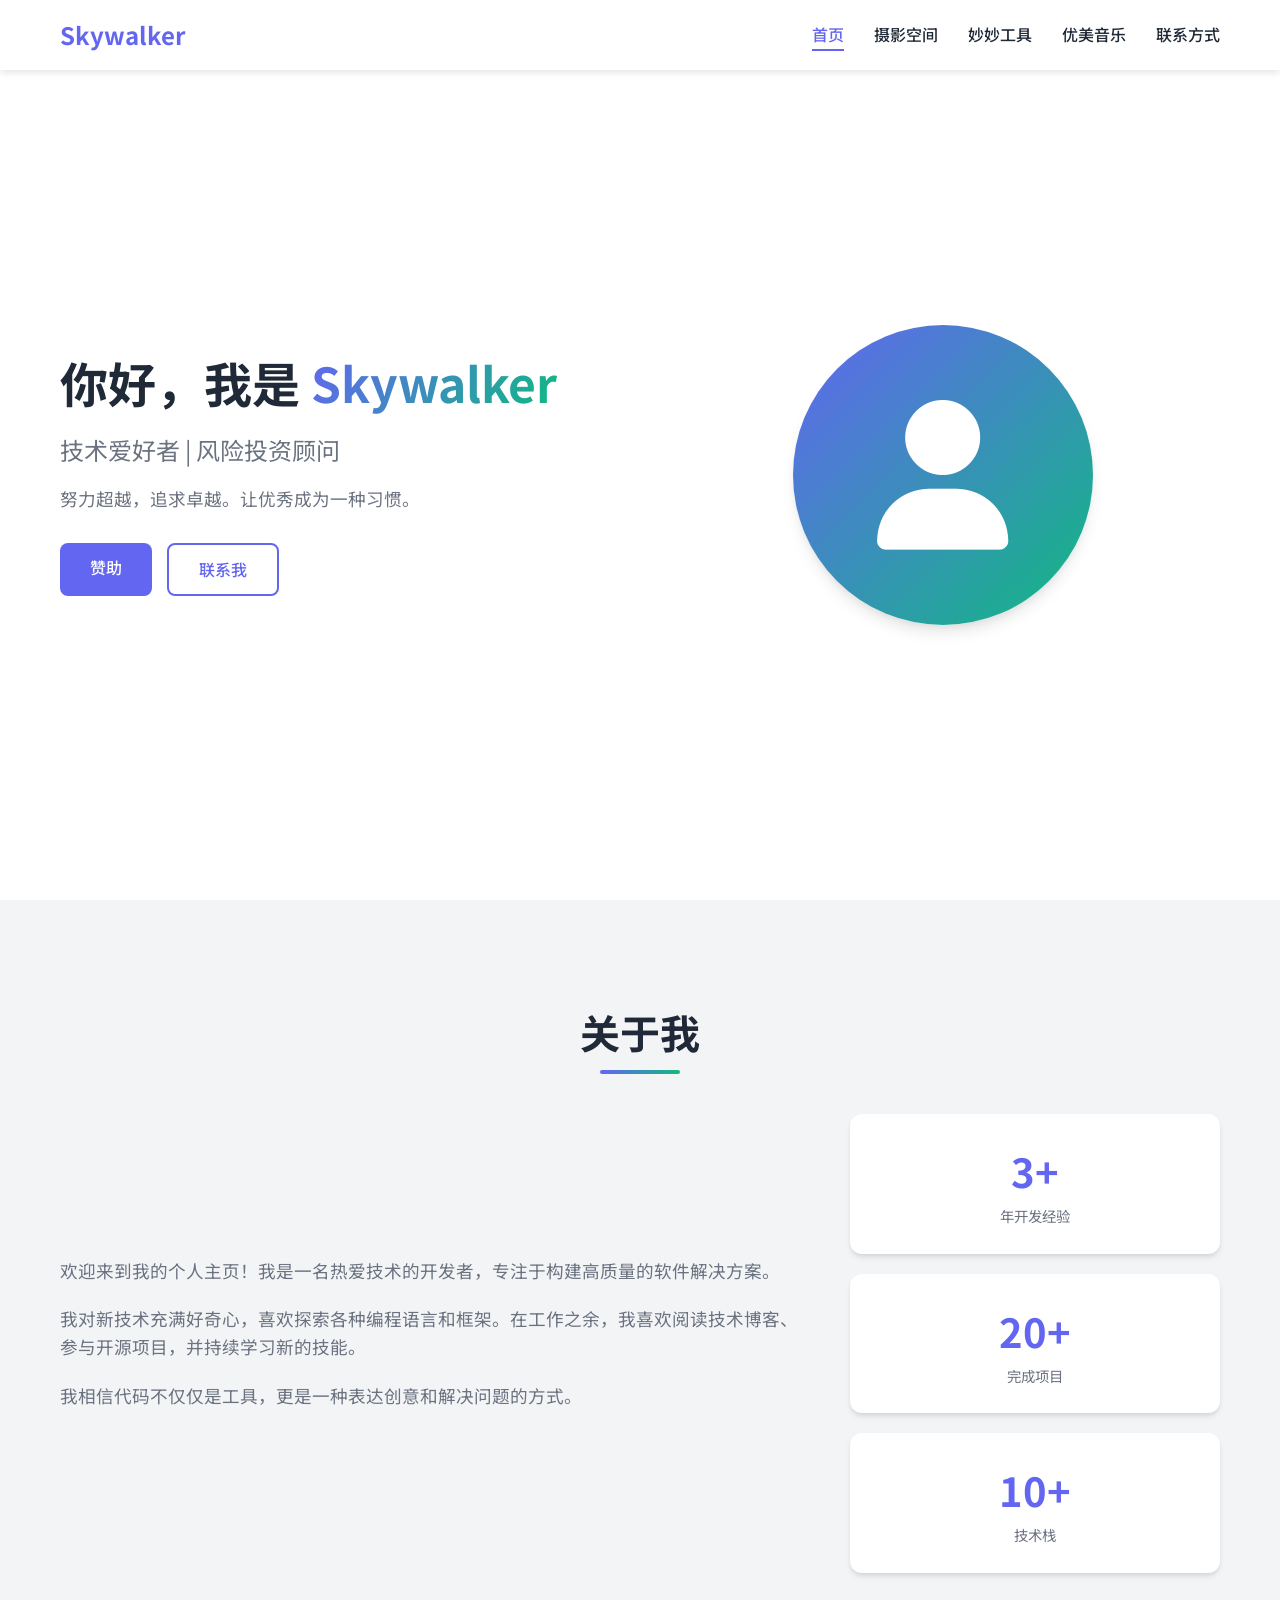
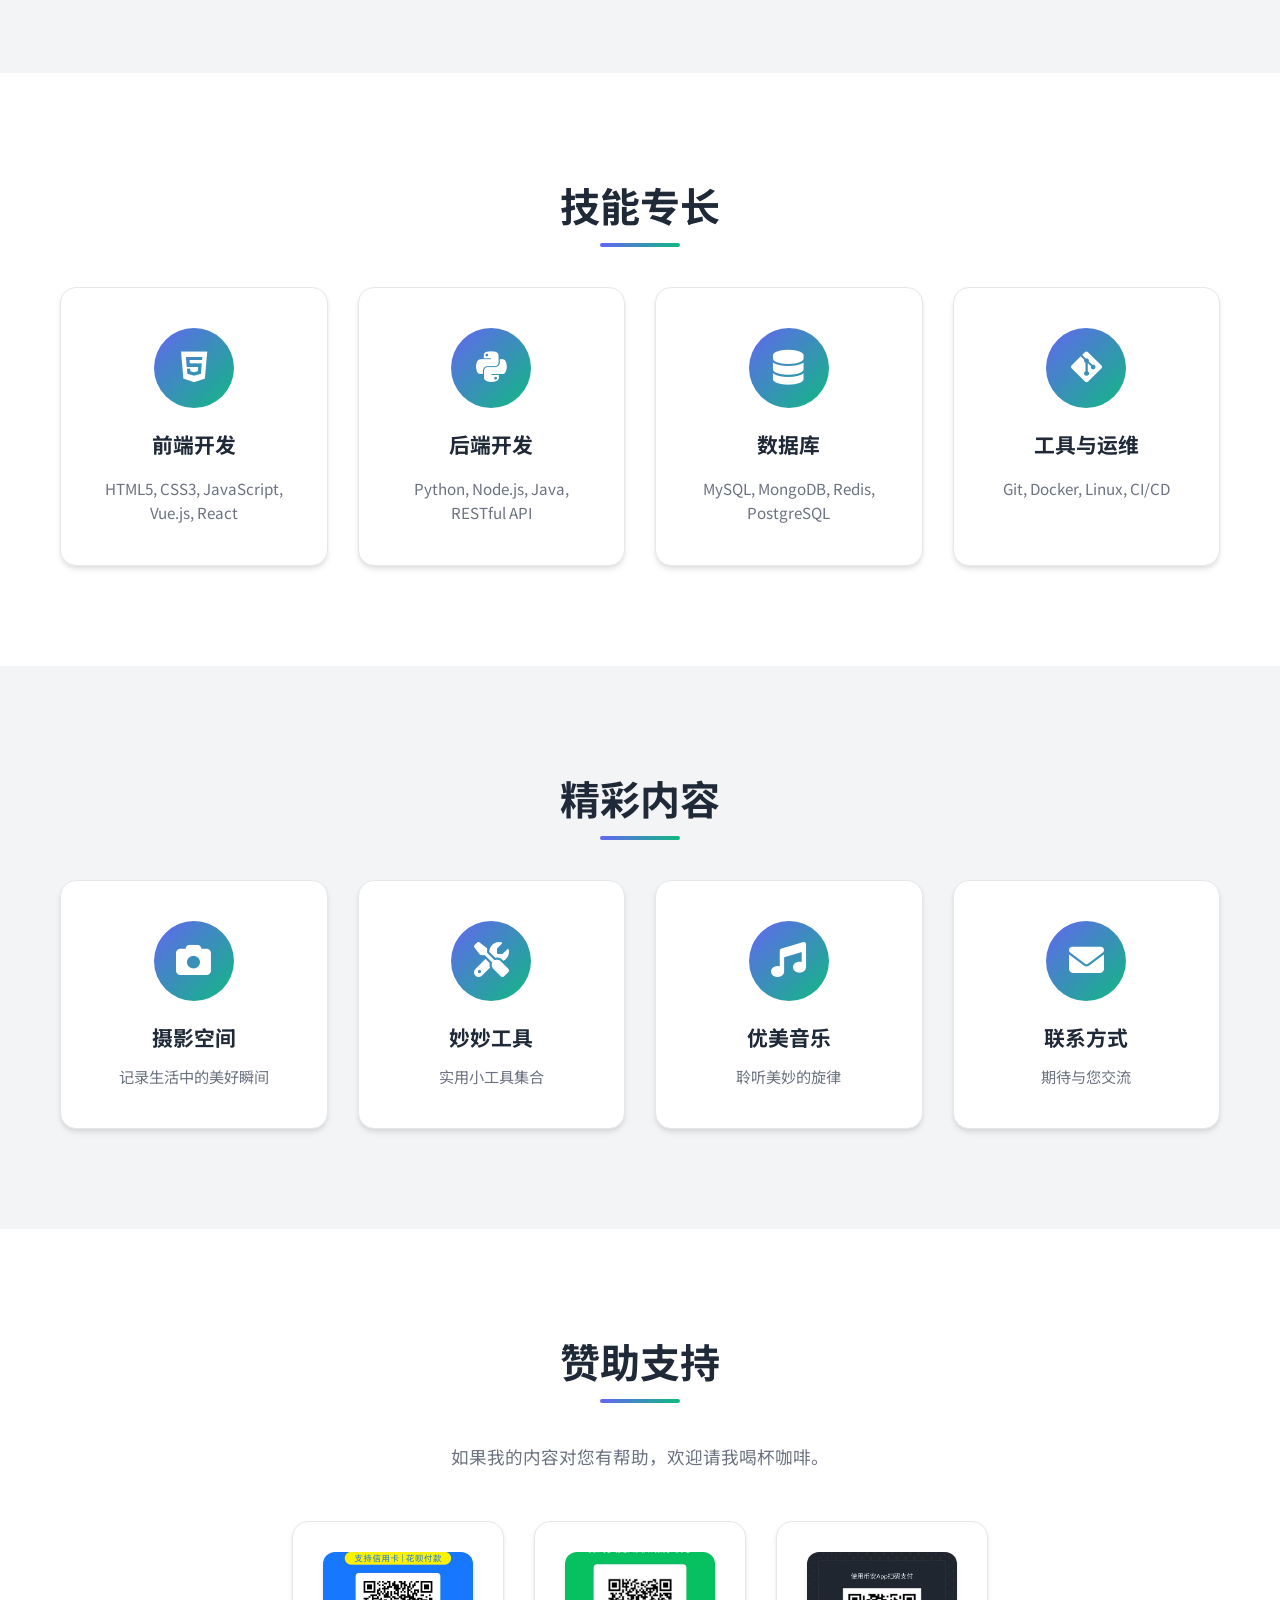
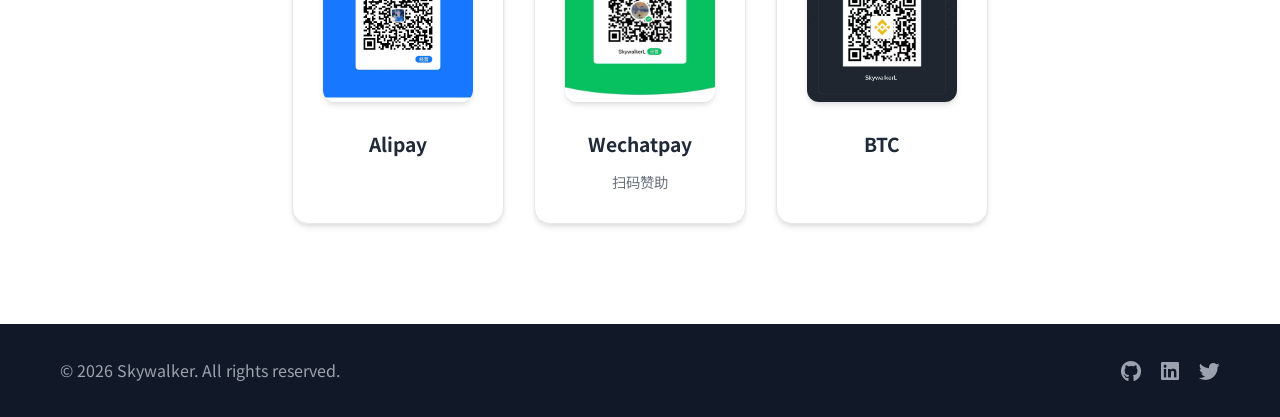
==== commit 2ebe5e5c: "Update sponsor section and music player layout" ====
--- a/index.html
+++ b/index.html
@@ -150,18 +150,16 @@
             <div class="sponsor-grid">
                 <div class="sponsor-card">
                     <img src="sponsor/alipay.jpg" alt="支付宝收款码" class="qr-code">
-                    <h3>支付宝</h3>
-                    <p>扫码赞助</p>
+                    <h3>Alipay</h3>
                 </div>
                 <div class="sponsor-card">
                     <img src="sponsor/wechat.jpg" alt="微信收款码" class="qr-code">
-                    <h3>微信支付</h3>
+                    <h3>Wechatpay</h3>
                     <p>扫码赞助</p>
                 </div>
                 <div class="sponsor-card">
                     <img src="sponsor/BTC.jpg" alt="比特币钱包地址" class="qr-code">
-                    <h3>比特币</h3>
-                    <p>钱包地址</p>
+                    <h3>BTC</h3>
                 </div>
             </div>
         </div>
--- a/style.css
+++ b/style.css
@@ -998,7 +998,7 @@
 
 .sponsor {
     padding: 100px 0;
-    background: var(--bg-secondary);
+    background: var(--bg-color);
 }
 
 .sponsor-intro {
@@ -1167,6 +1167,8 @@
 }
 
 .waveform-container {
+    position: relative;
+    width: 100%;
     height: 80px;
     margin-bottom: 30px;
     display: flex;
@@ -1176,16 +1178,23 @@
 }
 
 #waveformCanvas {
+    position: absolute;
+    inset: 0;
     width: 100%;
     height: 100%;
+    opacity: 0;
+    pointer-events: none;
 }
 
 .waveform-bars {
-    display: flex;
+    position: relative;
+    display: flex;
+    flex: 0 0 auto;
     align-items: center;
     justify-content: center;
     gap: 4px;
     height: 100%;
+    margin: 0 auto;
 }
 
 .waveform-bars span {
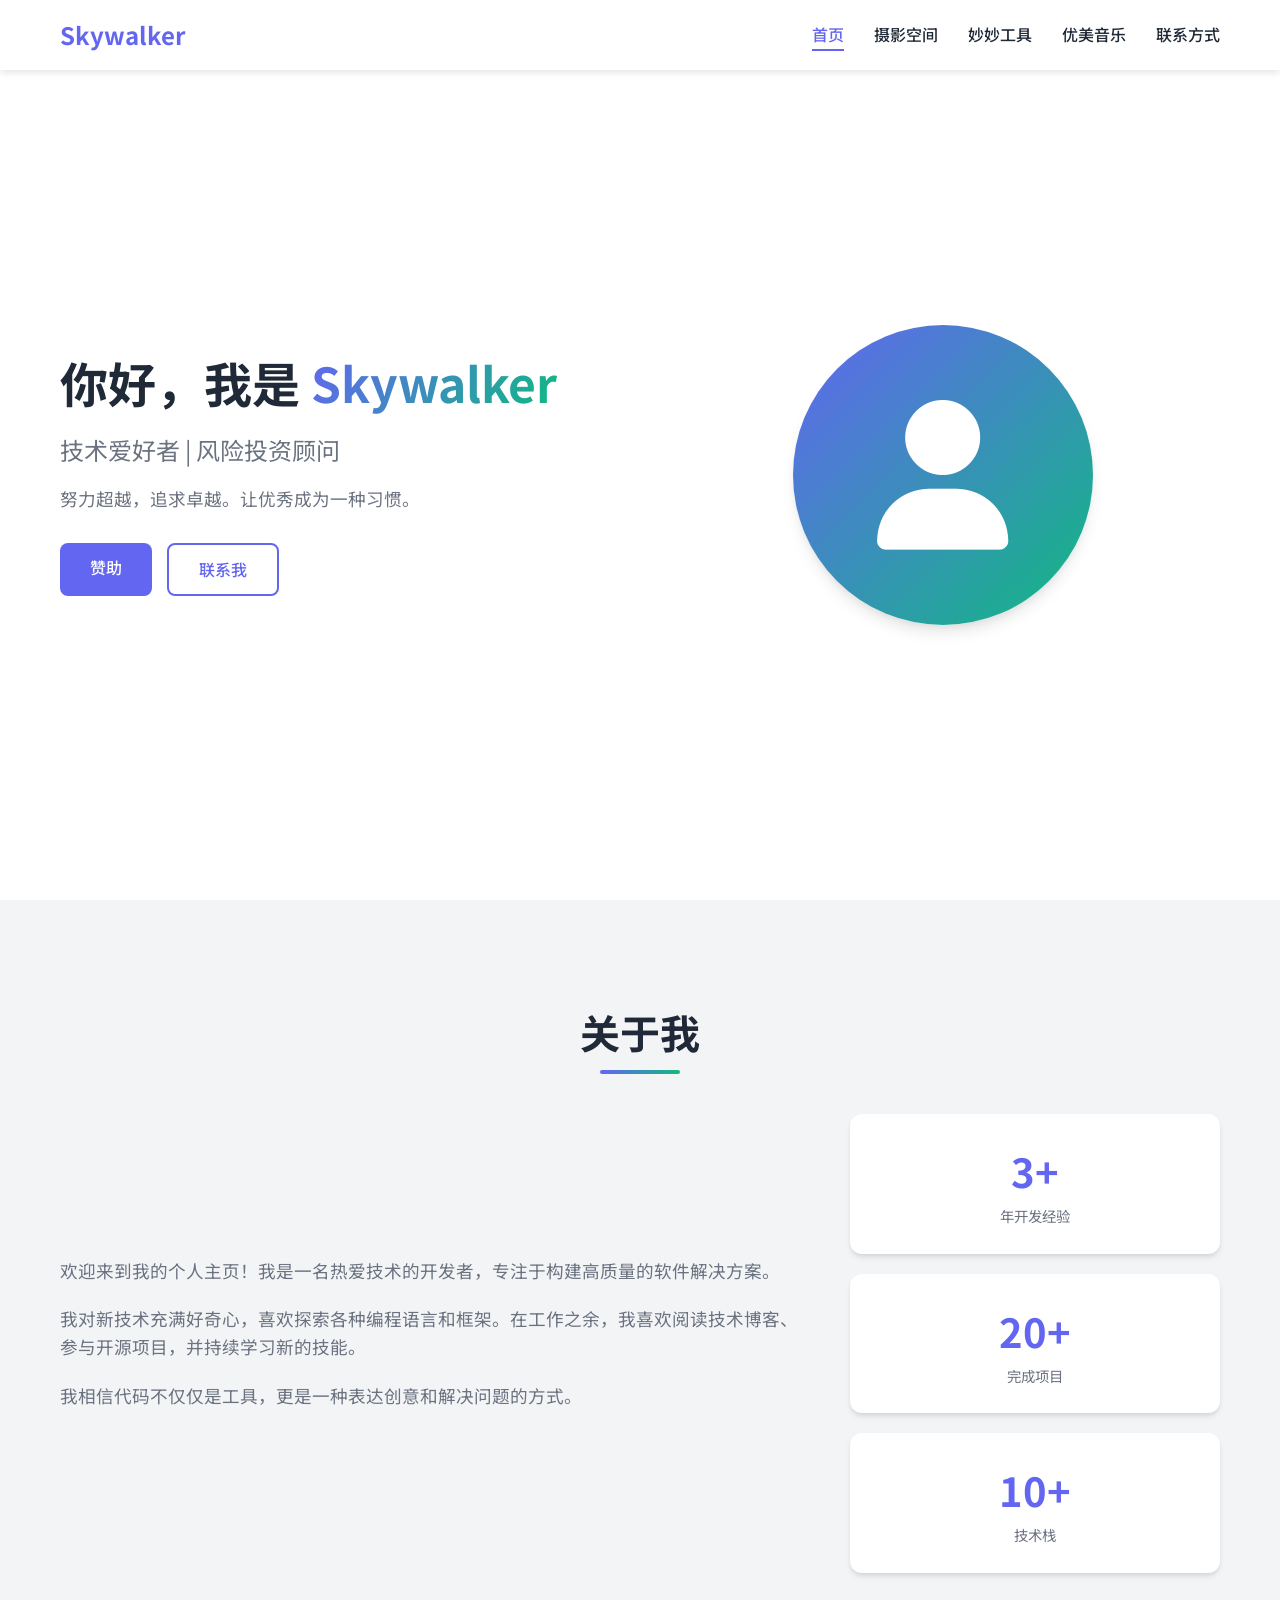
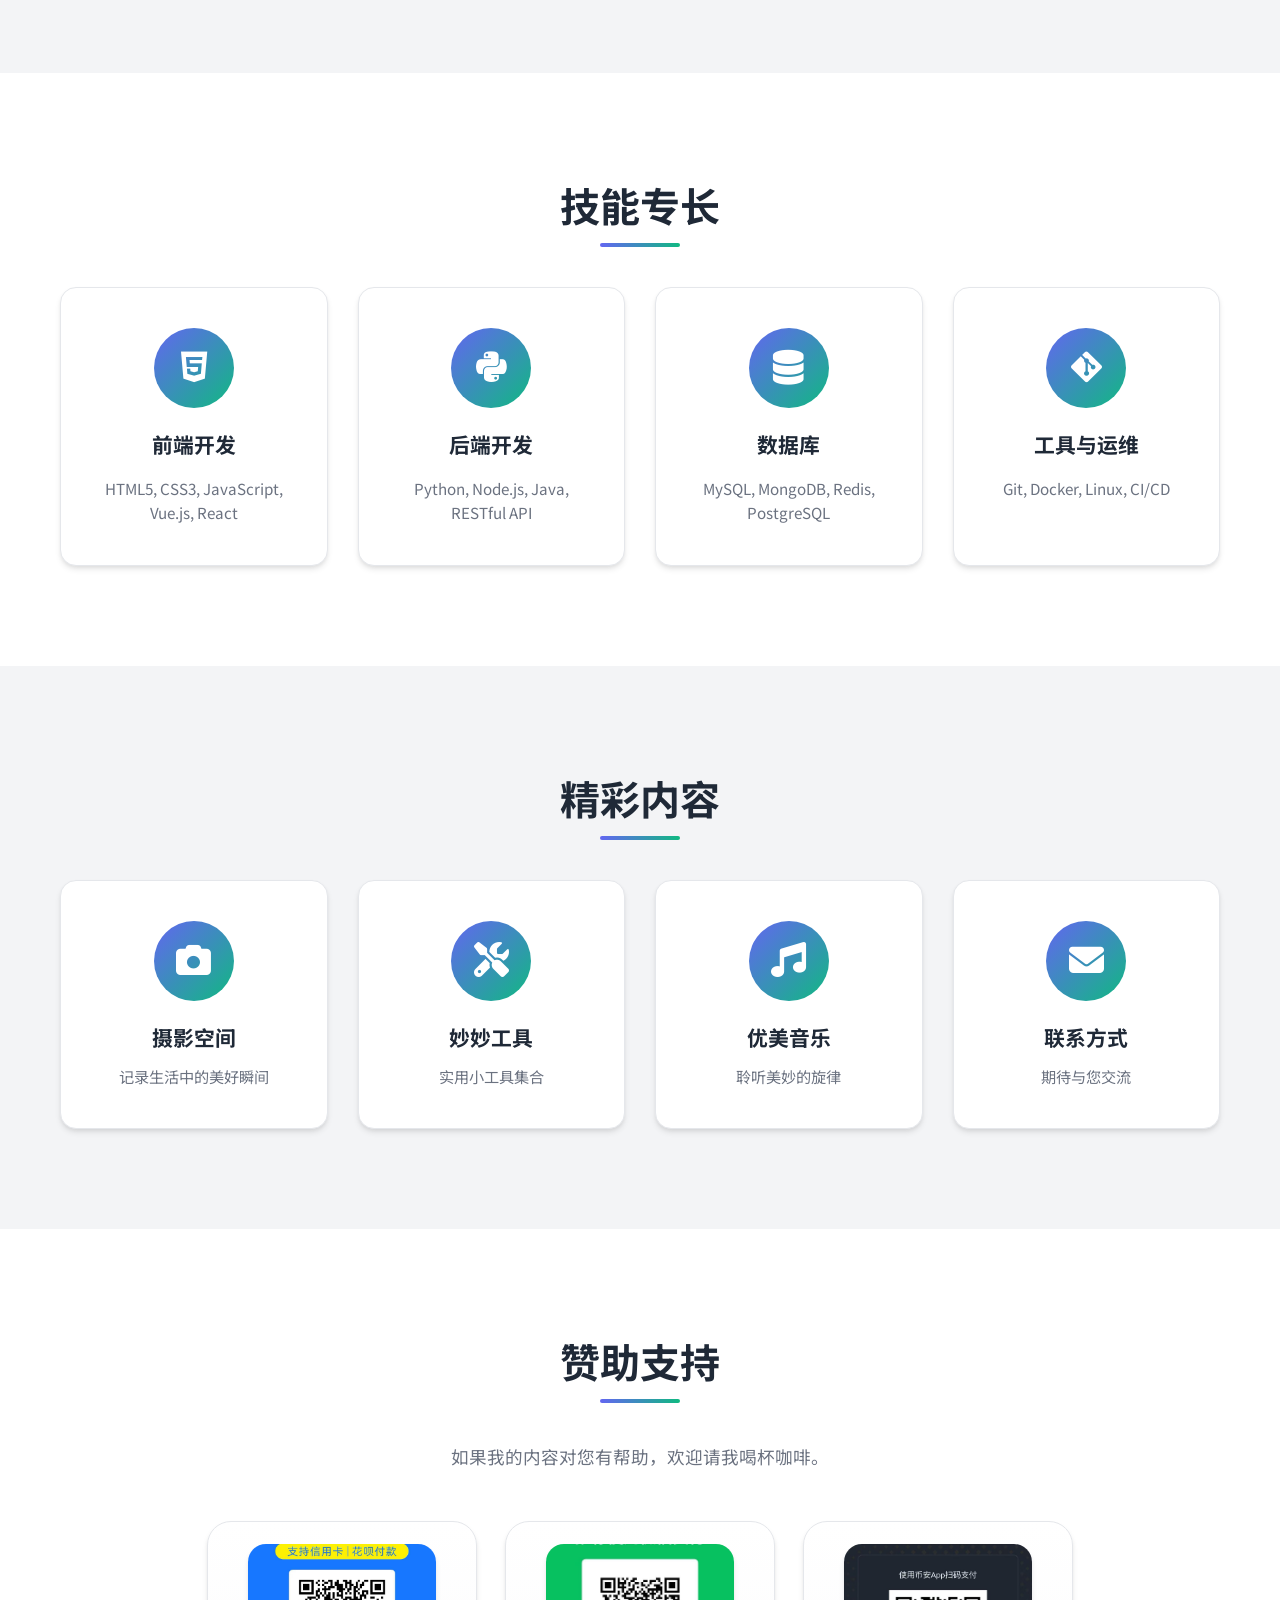
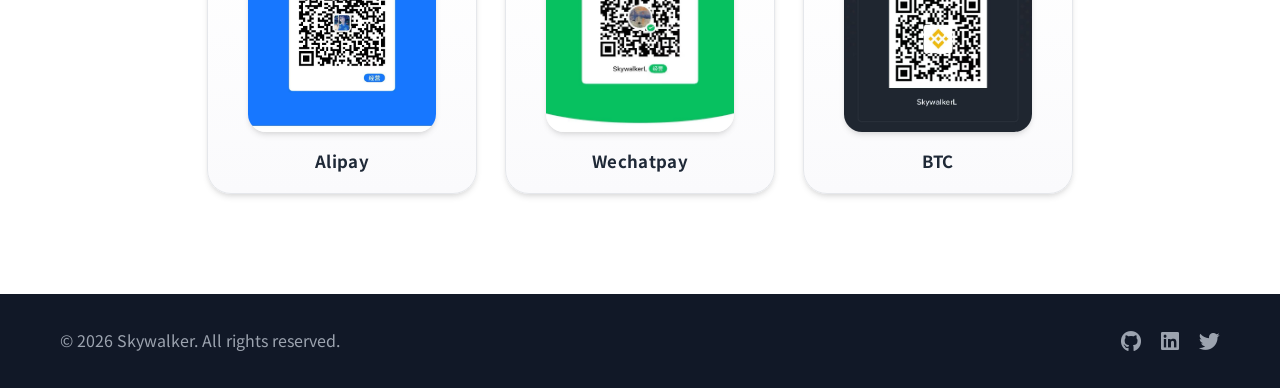
==== commit 6931a744: "modified:   index.html 	modified:   style.css" ====
--- a/index.html
+++ b/index.html
@@ -155,7 +155,6 @@
                 <div class="sponsor-card">
                     <img src="sponsor/wechat.jpg" alt="微信收款码" class="qr-code">
                     <h3>Wechatpay</h3>
-                    <p>扫码赞助</p>
                 </div>
                 <div class="sponsor-card">
                     <img src="sponsor/BTC.jpg" alt="比特币钱包地址" class="qr-code">
--- a/style.css
+++ b/style.css
@@ -1011,19 +1011,24 @@
 .sponsor-grid {
     display: flex;
     justify-content: center;
-    gap: 30px;
+    align-items: stretch;
+    gap: 28px;
     flex-wrap: nowrap;
 }
 
 .sponsor-card {
-    background: var(--bg-color);
-    padding: 30px;
-    border-radius: 16px;
+    background: linear-gradient(180deg, #ffffff 0%, #fafafc 100%);
+    width: 270px;
+    padding: 22px 22px 18px;
+    border-radius: 24px;
+    display: flex;
+    flex-direction: column;
+    align-items: center;
     text-align: center;
     box-shadow: var(--shadow);
     transition: var(--transition);
     border: 1px solid var(--border-color);
-    min-width: 180px;
+    min-width: 0;
 }
 
 .sponsor-card:hover {
@@ -1049,17 +1054,19 @@
 }
 
 .qr-code {
-    width: 150px;
-    height: 150px;
-    margin: 0 auto 20px;
-    border-radius: 12px;
+    width: 188px;
+    height: 188px;
+    margin: 0 auto 16px;
+    border-radius: 18px;
     object-fit: cover;
     box-shadow: var(--shadow);
 }
 
 .sponsor-card h3 {
-    margin-bottom: 10px;
-    font-size: 1.2rem;
+    margin-bottom: 0;
+    font-size: 1.05rem;
+    font-weight: 700;
+    letter-spacing: 0.02em;
 }
 
 .sponsor-card p {
@@ -1561,6 +1568,7 @@
     }
 
     .sponsor-card {
+        width: 100%;
         min-width: 100%;
     }
 
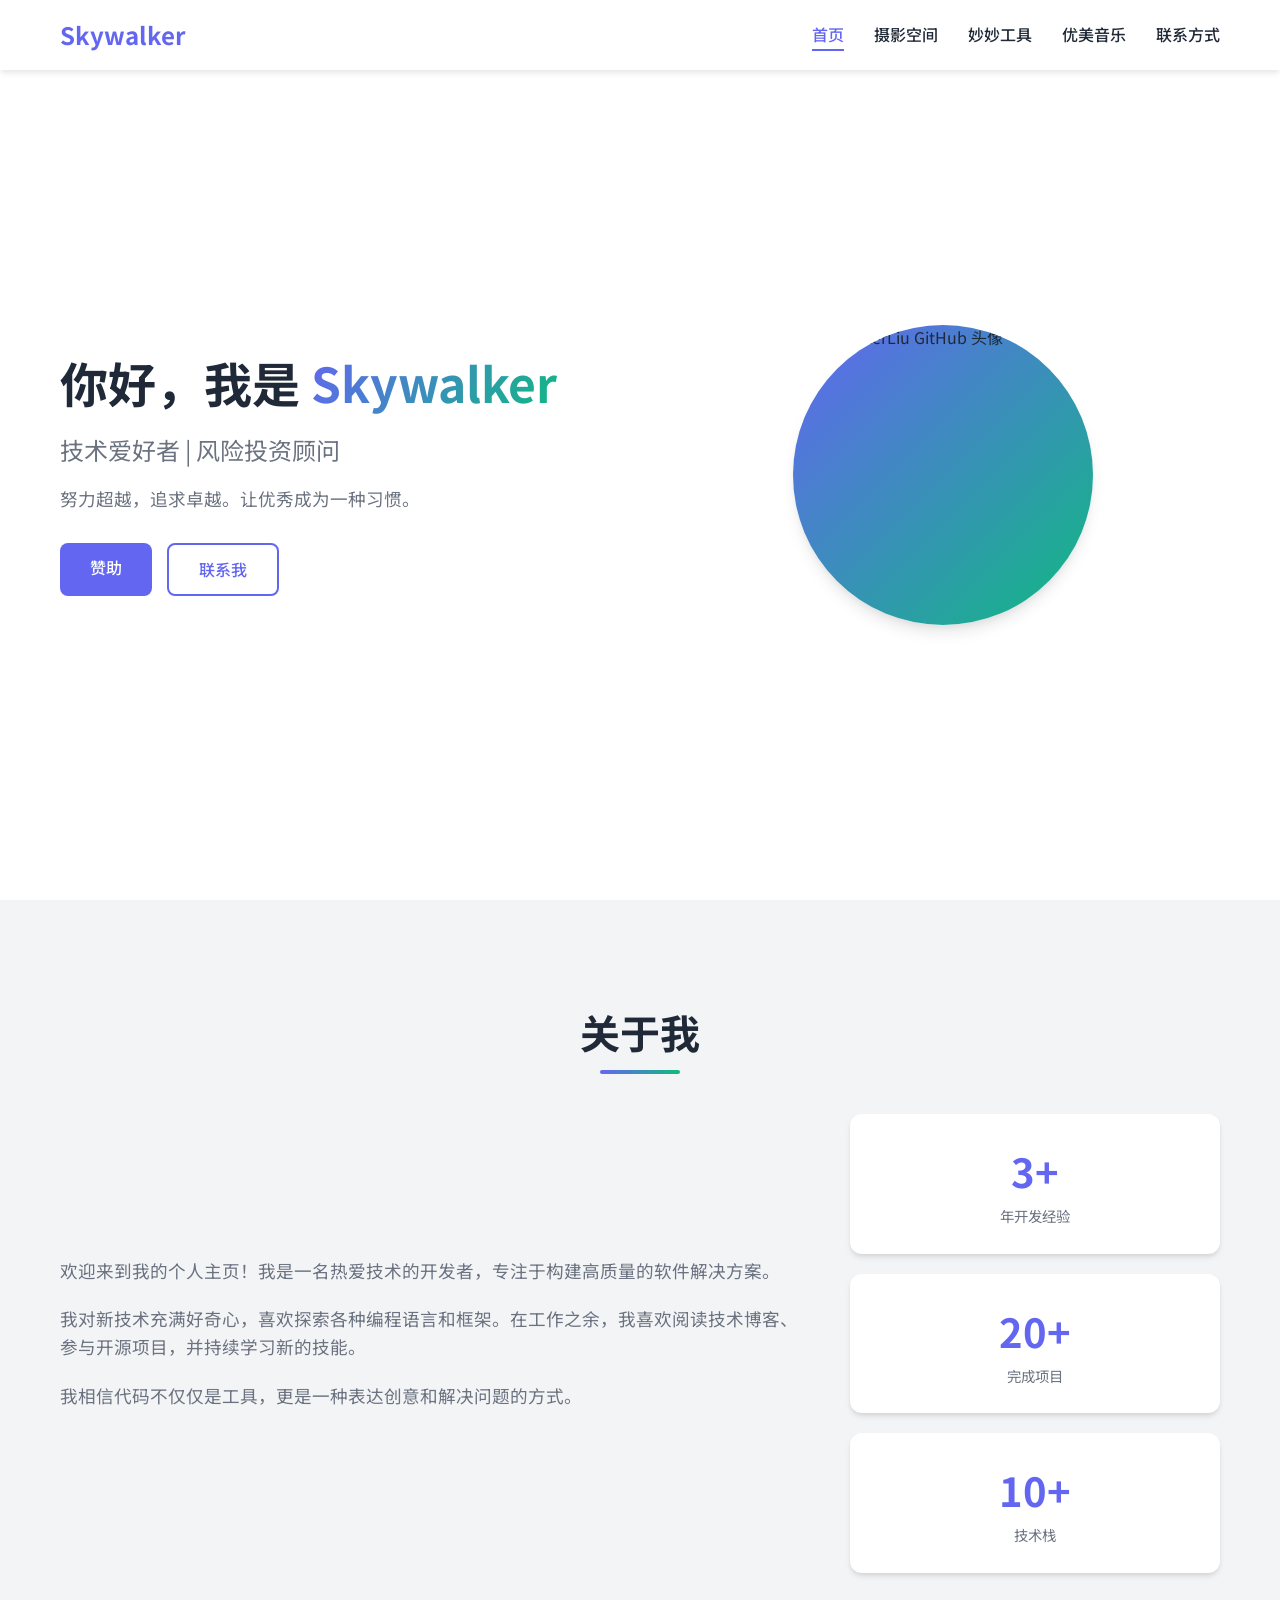
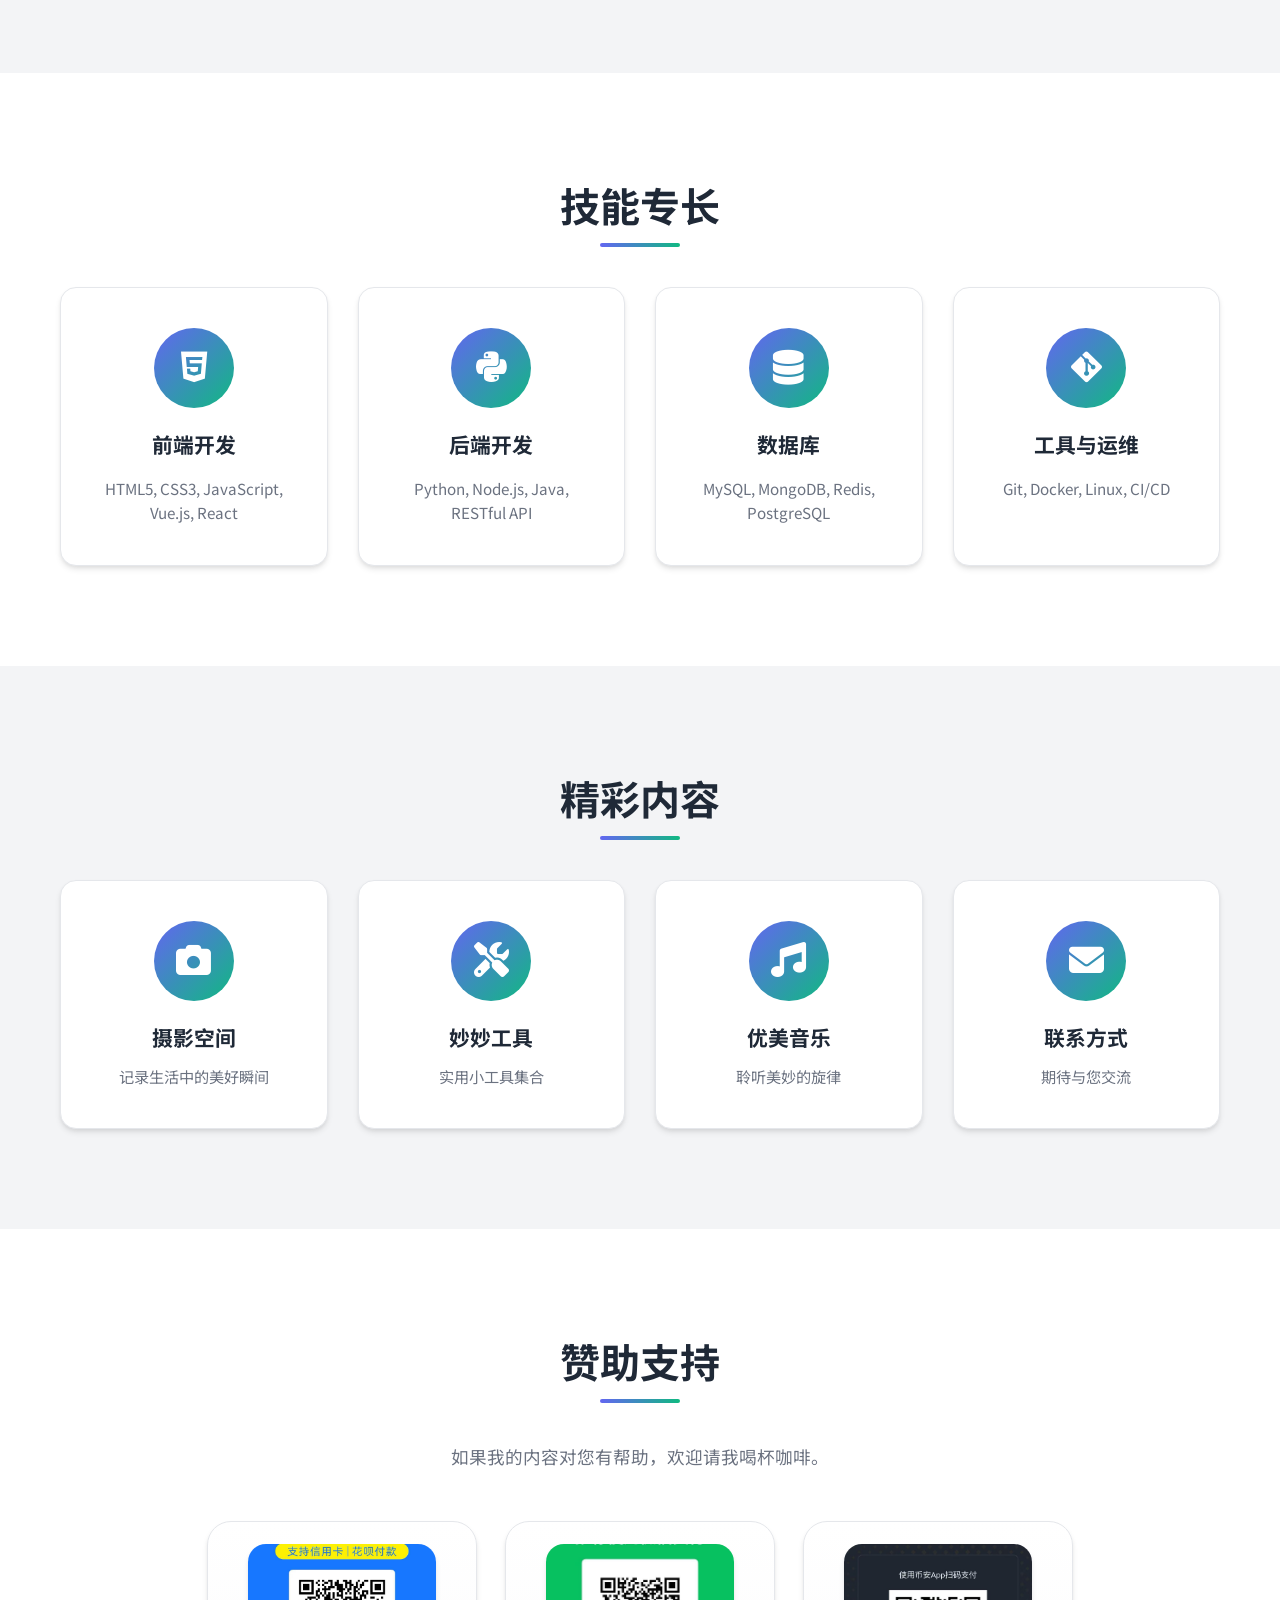
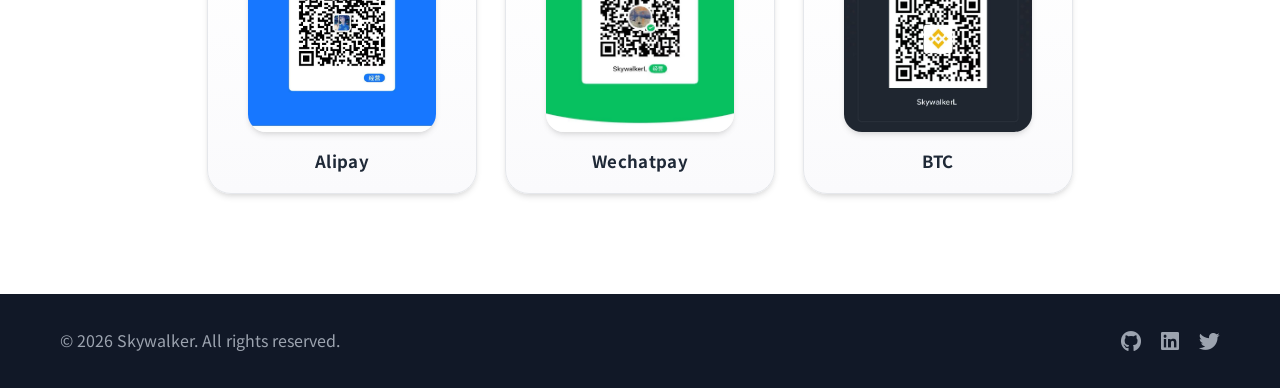
==== commit 44be96ba: "modified:   index.html 	modified:   style.css" ====
--- a/index.html
+++ b/index.html
@@ -39,7 +39,7 @@
         </div>
         <div class="hero-image">
             <div class="avatar-placeholder">
-                <i class="fas fa-user"></i>
+                <img src="https://avatars.githubusercontent.com/u/17372482?v=4" alt="SkywalkerLiu GitHub 头像">
             </div>
         </div>
     </section>
--- a/style.css
+++ b/style.css
@@ -214,10 +214,18 @@
     height: 300px;
     border-radius: 50%;
     background: linear-gradient(135deg, var(--primary-color), var(--secondary-color));
+    overflow: hidden;
     display: flex;
     align-items: center;
     justify-content: center;
     box-shadow: var(--shadow-lg);
+}
+
+.avatar-placeholder img {
+    width: 100%;
+    height: 100%;
+    display: block;
+    object-fit: cover;
 }
 
 .avatar-placeholder i {
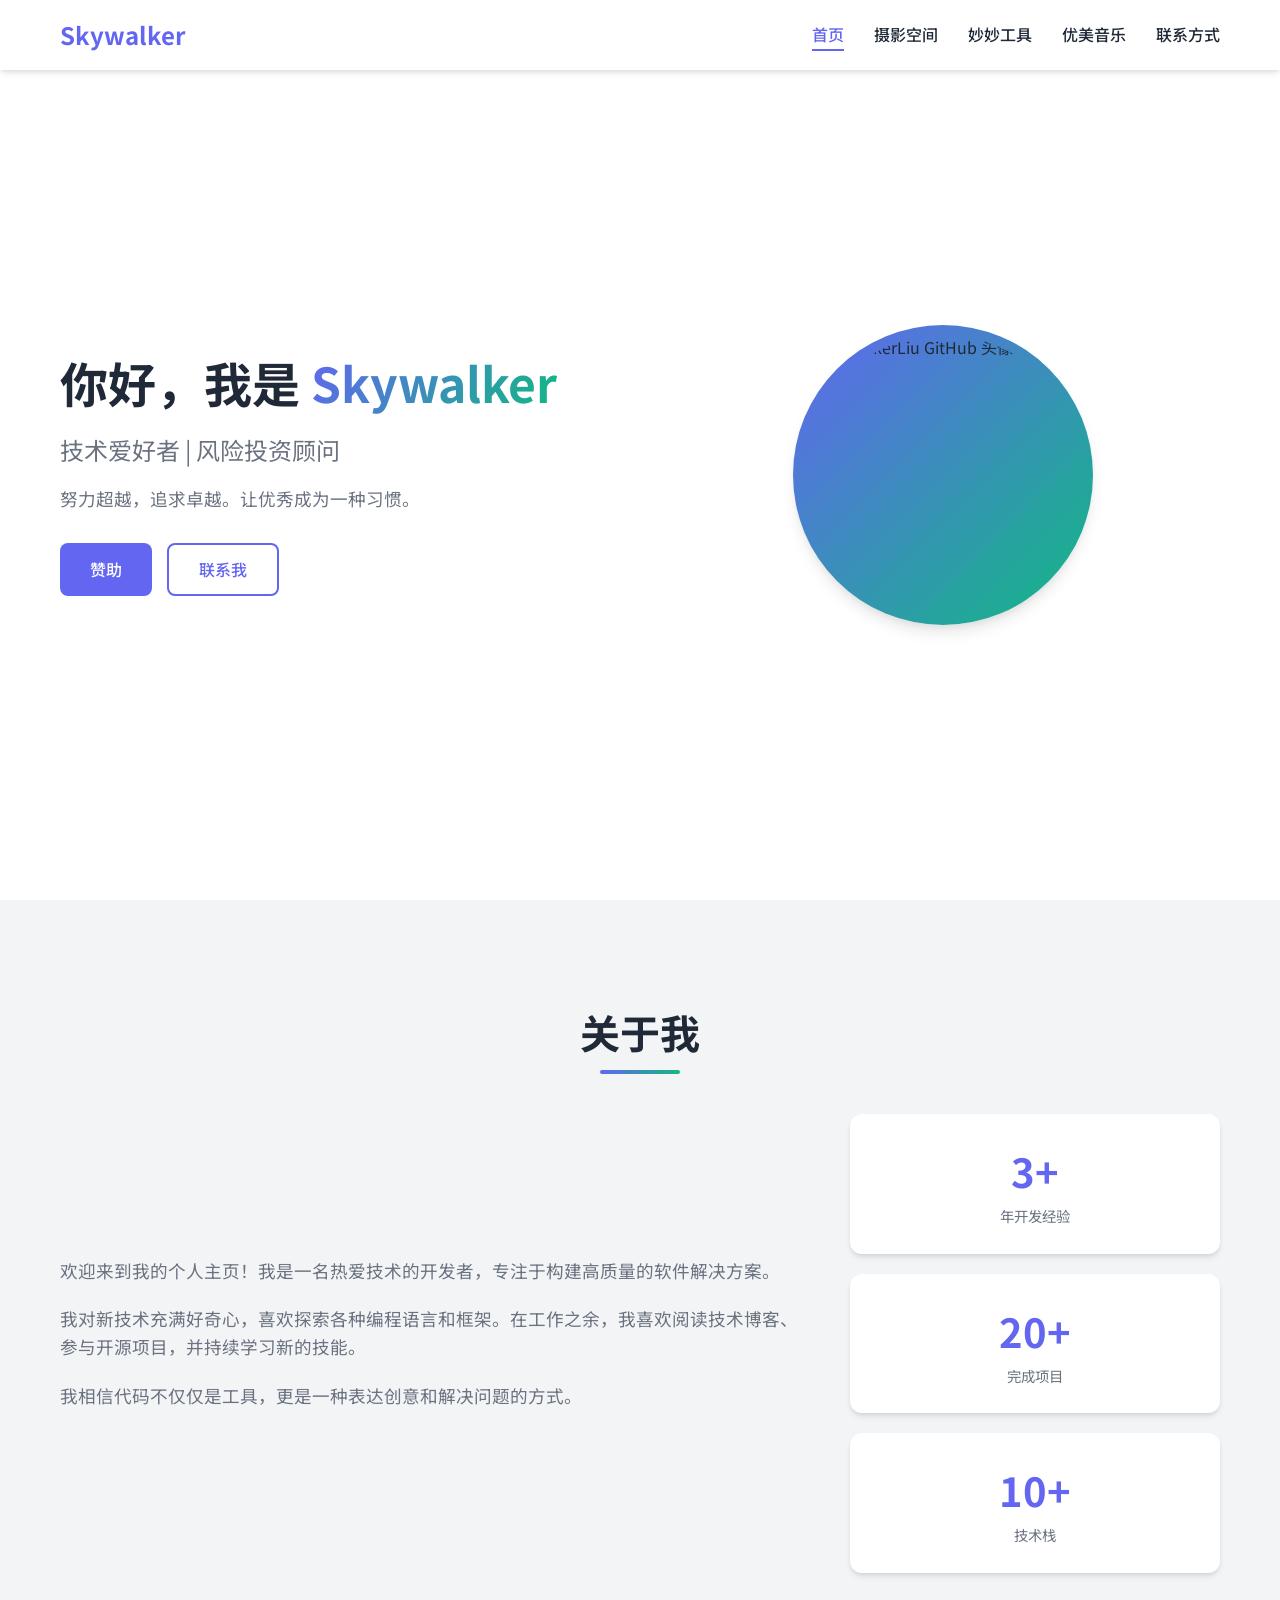
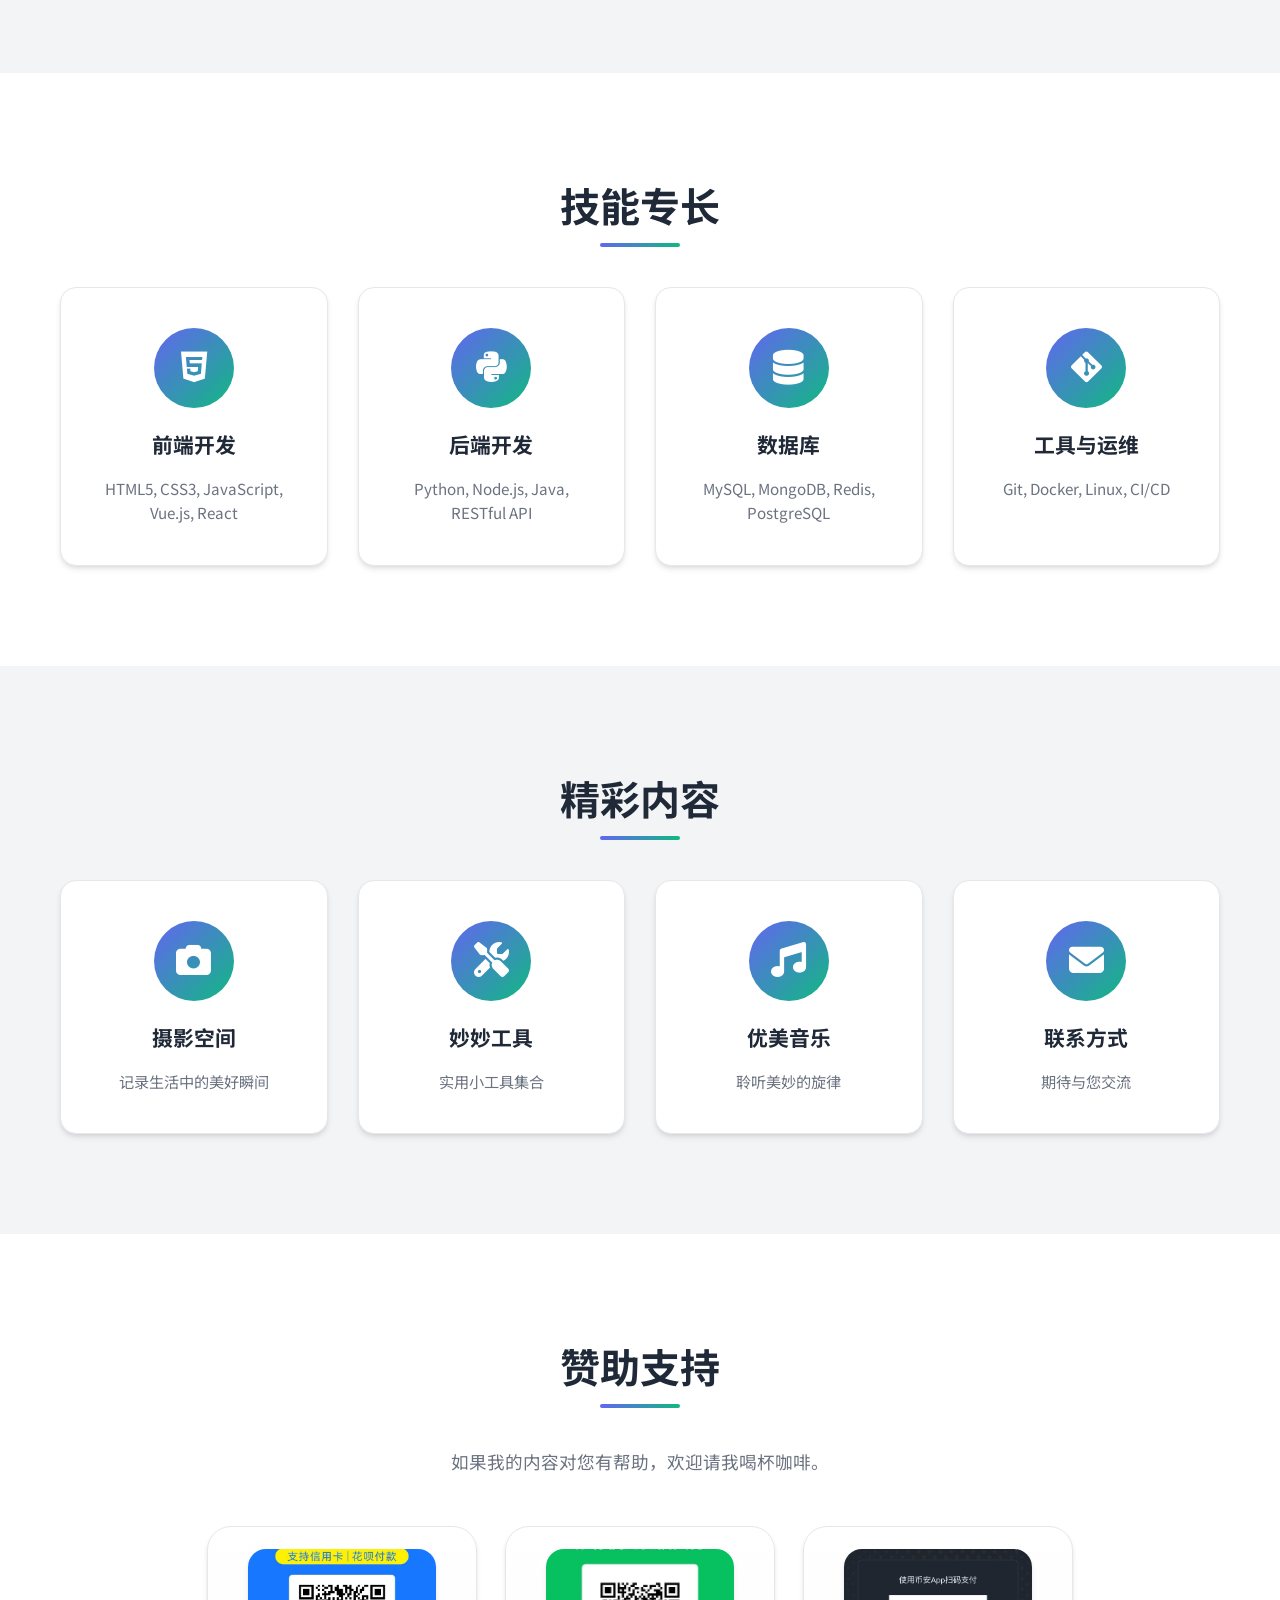
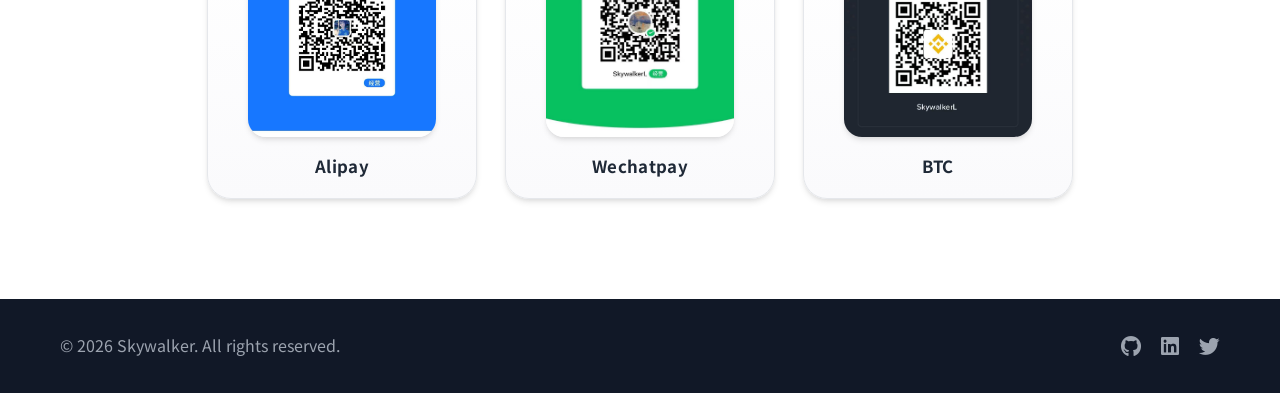
==== commit 347f9a57: "modified:   contact.html 	new file:   css/common.css 	new file:   css/contact.css 	new file:   css/h" ====
--- a/index.html
+++ b/index.html
@@ -4,7 +4,8 @@
     <meta charset="UTF-8">
     <meta name="viewport" content="width=device-width, initial-scale=1.0">
     <title>Skywalker - 个人主页</title>
-    <link rel="stylesheet" href="style.css">
+    <link rel="stylesheet" href="css/common.css">
+    <link rel="stylesheet" href="css/home.css">
     <link href="https://fonts.googleapis.com/css2?family=Noto+Sans+SC:wght@300;400;500;700&display=swap" rel="stylesheet">
     <link rel="stylesheet" href="https://cdnjs.cloudflare.com/ajax/libs/font-awesome/6.4.0/css/all.min.css">
 </head>
@@ -19,11 +20,11 @@
                 <li><a href="music.html">优美音乐</a></li>
                 <li><a href="contact.html">联系方式</a></li>
             </ul>
-            <div class="hamburger">
+            <button class="hamburger" type="button" aria-expanded="false" aria-label="打开导航菜单">
                 <span></span>
                 <span></span>
                 <span></span>
-            </div>
+            </button>
         </div>
     </nav>
 
@@ -183,6 +184,7 @@
         </div>
     </footer>
 
-    <script src="script.js"></script>
+    <script src="js/common.js" defer></script>
+    <script src="js/home.js" defer></script>
 </body>
 </html>
--- a/css/common.css
+++ b/css/common.css
@@ -0,0 +1,313 @@
+* {
+    margin: 0;
+    padding: 0;
+    box-sizing: border-box;
+}
+
+:root {
+    --primary-color: #6366f1;
+    --primary-dark: #4f46e5;
+    --secondary-color: #10b981;
+    --text-color: #1f2937;
+    --text-light: #6b7280;
+    --bg-color: #ffffff;
+    --bg-secondary: #f3f4f6;
+    --bg-dark: #111827;
+    --border-color: #e5e7eb;
+    --shadow: 0 4px 6px -1px rgba(0, 0, 0, 0.1), 0 2px 4px -1px rgba(0, 0, 0, 0.06);
+    --shadow-lg: 0 10px 15px -3px rgba(0, 0, 0, 0.1), 0 4px 6px -2px rgba(0, 0, 0, 0.05);
+    --transition: all 0.3s ease;
+}
+
+html {
+    scroll-behavior: smooth;
+}
+
+body {
+    font-family: 'Noto Sans SC', sans-serif;
+    line-height: 1.6;
+    color: var(--text-color);
+    background-color: var(--bg-color);
+}
+
+img {
+    max-width: 100%;
+    display: block;
+}
+
+button,
+input,
+select,
+textarea {
+    font: inherit;
+}
+
+.container {
+    max-width: 1200px;
+    margin: 0 auto;
+    padding: 0 20px;
+}
+
+.navbar {
+    position: fixed;
+    inset: 0 0 auto;
+    background: rgba(255, 255, 255, 0.95);
+    backdrop-filter: blur(10px);
+    z-index: 1000;
+    box-shadow: var(--shadow);
+    transition: background 0.3s ease, box-shadow 0.3s ease;
+}
+
+.navbar.is-scrolled {
+    background: rgba(255, 255, 255, 0.98);
+    box-shadow: 0 4px 20px rgba(0, 0, 0, 0.1);
+}
+
+.nav-container {
+    max-width: 1200px;
+    margin: 0 auto;
+    padding: 0 20px;
+    display: flex;
+    justify-content: space-between;
+    align-items: center;
+    height: 70px;
+}
+
+.logo {
+    font-size: 1.5rem;
+    font-weight: 700;
+    color: var(--primary-color);
+    text-decoration: none;
+    transition: var(--transition);
+}
+
+.logo:hover {
+    color: var(--primary-dark);
+}
+
+.nav-links {
+    display: flex;
+    list-style: none;
+    gap: 30px;
+}
+
+.nav-links a {
+    text-decoration: none;
+    color: var(--text-color);
+    font-weight: 500;
+    transition: var(--transition);
+    position: relative;
+}
+
+.nav-links a::after {
+    content: '';
+    position: absolute;
+    bottom: -5px;
+    left: 0;
+    width: 0;
+    height: 2px;
+    background: var(--primary-color);
+    transition: var(--transition);
+}
+
+.nav-links a:hover,
+.nav-links a.active {
+    color: var(--primary-color);
+}
+
+.nav-links a:hover::after,
+.nav-links a.active::after {
+    width: 100%;
+}
+
+.hamburger {
+    display: none;
+    flex-direction: column;
+    justify-content: center;
+    gap: 5px;
+    padding: 0;
+    border: 0;
+    background: transparent;
+    cursor: pointer;
+}
+
+.hamburger span {
+    width: 25px;
+    height: 3px;
+    background: var(--text-color);
+    transition: var(--transition);
+}
+
+.hamburger.active span:nth-child(1) {
+    transform: translateY(8px) rotate(45deg);
+}
+
+.hamburger.active span:nth-child(2) {
+    opacity: 0;
+}
+
+.hamburger.active span:nth-child(3) {
+    transform: translateY(-8px) rotate(-45deg);
+}
+
+.btn {
+    display: inline-flex;
+    align-items: center;
+    justify-content: center;
+    padding: 12px 30px;
+    border-radius: 8px;
+    text-decoration: none;
+    font-weight: 500;
+    transition: var(--transition);
+    cursor: pointer;
+    border: none;
+    font-size: 1rem;
+}
+
+.btn-primary {
+    background: var(--primary-color);
+    color: #ffffff;
+}
+
+.btn-primary:hover {
+    background: var(--primary-dark);
+    transform: translateY(-2px);
+    box-shadow: var(--shadow-lg);
+}
+
+.btn-secondary {
+    background: transparent;
+    color: var(--primary-color);
+    border: 2px solid var(--primary-color);
+}
+
+.btn-secondary:hover {
+    background: var(--primary-color);
+    color: #ffffff;
+    transform: translateY(-2px);
+}
+
+.btn-full {
+    width: 100%;
+}
+
+.section-title {
+    font-size: 2.5rem;
+    text-align: center;
+    margin-bottom: 50px;
+    position: relative;
+}
+
+.section-title::after {
+    content: '';
+    position: absolute;
+    bottom: -10px;
+    left: 50%;
+    transform: translateX(-50%);
+    width: 80px;
+    height: 4px;
+    background: linear-gradient(90deg, var(--primary-color), var(--secondary-color));
+    border-radius: 2px;
+}
+
+.page-hero {
+    padding: 150px 0 80px;
+    background: linear-gradient(135deg, var(--primary-color), var(--secondary-color));
+    color: #ffffff;
+    text-align: center;
+}
+
+.page-title {
+    font-size: 3rem;
+    margin-bottom: 15px;
+}
+
+.page-title i {
+    margin-right: 15px;
+}
+
+.page-subtitle {
+    font-size: 1.2rem;
+    opacity: 0.9;
+}
+
+.reveal-ready {
+    opacity: 0;
+    transform: translateY(30px);
+    transition: opacity 0.6s ease, transform 0.6s ease;
+}
+
+.reveal-ready.is-visible {
+    opacity: 1;
+    transform: translateY(0);
+}
+
+.footer {
+    background: var(--bg-dark);
+    color: #ffffff;
+    padding: 30px 0;
+}
+
+.footer-content {
+    display: flex;
+    justify-content: space-between;
+    align-items: center;
+}
+
+.footer p {
+    color: #9ca3af;
+}
+
+.social-links {
+    display: flex;
+    gap: 20px;
+}
+
+.social-links a {
+    color: #9ca3af;
+    font-size: 1.3rem;
+    transition: var(--transition);
+}
+
+.social-links a:hover {
+    color: var(--primary-color);
+}
+
+@media (max-width: 968px) {
+    .nav-links {
+        display: none;
+        position: absolute;
+        top: 70px;
+        left: 0;
+        right: 0;
+        background: #ffffff;
+        flex-direction: column;
+        padding: 20px;
+        gap: 15px;
+        box-shadow: var(--shadow);
+    }
+
+    .nav-links.active {
+        display: flex;
+    }
+
+    .hamburger {
+        display: flex;
+    }
+
+    .footer-content {
+        flex-direction: column;
+        gap: 20px;
+        text-align: center;
+    }
+
+    .page-title {
+        font-size: 2rem;
+    }
+}
+
+@media (max-width: 600px) {
+    .section-title {
+        font-size: 2rem;
+    }
+}
--- a/css/home.css
+++ b/css/home.css
@@ -0,0 +1,313 @@
+.hero {
+    min-height: 100vh;
+    display: flex;
+    align-items: center;
+    justify-content: space-between;
+    padding: 100px 20px 50px;
+    max-width: 1200px;
+    margin: 0 auto;
+    gap: 50px;
+}
+
+.hero-content {
+    flex: 1;
+}
+
+.hero-content h1 {
+    font-size: 3rem;
+    margin-bottom: 20px;
+    line-height: 1.2;
+}
+
+.highlight {
+    color: var(--primary-color);
+    background: linear-gradient(120deg, var(--primary-color) 0%, var(--secondary-color) 100%);
+    -webkit-background-clip: text;
+    -webkit-text-fill-color: transparent;
+    background-clip: text;
+}
+
+.subtitle {
+    font-size: 1.5rem;
+    color: var(--text-light);
+    margin-bottom: 15px;
+}
+
+.description {
+    font-size: 1.1rem;
+    color: var(--text-light);
+    margin-bottom: 30px;
+}
+
+.hero-buttons {
+    display: flex;
+    gap: 15px;
+}
+
+.hero-image {
+    flex: 1;
+    display: flex;
+    justify-content: center;
+    align-items: center;
+}
+
+.avatar-placeholder {
+    position: relative;
+    width: 300px;
+    height: 300px;
+    padding: 10px;
+    border-radius: 50%;
+    background: linear-gradient(135deg, var(--primary-color), var(--secondary-color));
+    overflow: hidden;
+    box-shadow: var(--shadow-lg);
+}
+
+.avatar-placeholder img {
+    position: absolute;
+    inset: 10px;
+    width: calc(100% - 20px);
+    height: calc(100% - 20px);
+    border-radius: 50%;
+    object-fit: cover;
+    object-position: center;
+}
+
+.about {
+    padding: 100px 0;
+    background: var(--bg-secondary);
+}
+
+.about-content {
+    display: grid;
+    grid-template-columns: 2fr 1fr;
+    gap: 50px;
+    align-items: center;
+}
+
+.about-text p {
+    margin-bottom: 20px;
+    font-size: 1.1rem;
+    color: var(--text-light);
+}
+
+.about-stats {
+    display: flex;
+    flex-direction: column;
+    gap: 20px;
+}
+
+.stat-item {
+    background: var(--bg-color);
+    padding: 25px;
+    border-radius: 12px;
+    text-align: center;
+    box-shadow: var(--shadow);
+    transition: var(--transition);
+}
+
+.stat-item:hover {
+    transform: translateY(-5px);
+    box-shadow: var(--shadow-lg);
+}
+
+.stat-number {
+    display: block;
+    font-size: 2.5rem;
+    font-weight: 700;
+    color: var(--primary-color);
+}
+
+.stat-label {
+    color: var(--text-light);
+    font-size: 0.9rem;
+}
+
+.skills {
+    padding: 100px 0;
+}
+
+.skills-grid,
+.highlights-grid {
+    display: grid;
+    grid-template-columns: repeat(auto-fit, minmax(250px, 1fr));
+    gap: 30px;
+}
+
+.skill-card,
+.highlight-card {
+    background: var(--bg-color);
+    padding: 40px 30px;
+    border-radius: 16px;
+    text-align: center;
+    box-shadow: var(--shadow);
+    transition: var(--transition);
+    border: 1px solid var(--border-color);
+}
+
+.highlight-card {
+    text-decoration: none;
+    color: inherit;
+}
+
+.skill-card:hover,
+.highlight-card:hover {
+    transform: translateY(-10px);
+    box-shadow: var(--shadow-lg);
+    border-color: var(--primary-color);
+}
+
+.skill-icon,
+.highlight-icon {
+    width: 80px;
+    height: 80px;
+    margin: 0 auto 20px;
+    background: linear-gradient(135deg, var(--primary-color), var(--secondary-color));
+    border-radius: 50%;
+    display: flex;
+    align-items: center;
+    justify-content: center;
+}
+
+.skill-icon i,
+.highlight-icon i {
+    font-size: 35px;
+    color: #ffffff;
+}
+
+.skill-card h3,
+.highlight-card h3 {
+    margin-bottom: 15px;
+    font-size: 1.3rem;
+}
+
+.skill-card p,
+.highlight-card p {
+    color: var(--text-light);
+    font-size: 0.95rem;
+}
+
+.highlights {
+    padding: 100px 0;
+    background: var(--bg-secondary);
+}
+
+.sponsor {
+    padding: 100px 0;
+    background: var(--bg-color);
+}
+
+.sponsor-intro {
+    text-align: center;
+    color: var(--text-light);
+    margin-bottom: 50px;
+    font-size: 1.1rem;
+}
+
+.sponsor-grid {
+    display: flex;
+    justify-content: center;
+    align-items: stretch;
+    gap: 28px;
+    flex-wrap: nowrap;
+}
+
+.sponsor-card {
+    background: linear-gradient(180deg, #ffffff 0%, #fafafc 100%);
+    width: 270px;
+    padding: 22px 22px 18px;
+    border-radius: 24px;
+    display: flex;
+    flex-direction: column;
+    align-items: center;
+    text-align: center;
+    box-shadow: var(--shadow);
+    transition: var(--transition);
+    border: 1px solid var(--border-color);
+    min-width: 0;
+}
+
+.sponsor-card:hover {
+    transform: translateY(-5px);
+    box-shadow: var(--shadow-lg);
+    border-color: var(--primary-color);
+}
+
+.qr-code {
+    width: 188px;
+    height: 188px;
+    margin: 0 auto 16px;
+    border-radius: 18px;
+    object-fit: cover;
+    box-shadow: var(--shadow);
+}
+
+.sponsor-card h3 {
+    margin-bottom: 0;
+    font-size: 1.05rem;
+    font-weight: 700;
+    letter-spacing: 0.02em;
+}
+
+@media (max-width: 968px) {
+    .hero {
+        flex-direction: column-reverse;
+        text-align: center;
+        padding-top: 120px;
+    }
+
+    .hero-content h1 {
+        font-size: 2.2rem;
+    }
+
+    .hero-buttons {
+        justify-content: center;
+    }
+
+    .avatar-placeholder {
+        width: 200px;
+        height: 200px;
+        padding: 8px;
+    }
+
+    .avatar-placeholder img {
+        inset: 8px;
+        width: calc(100% - 16px);
+        height: calc(100% - 16px);
+    }
+
+    .about-content {
+        grid-template-columns: 1fr;
+    }
+
+    .about-stats {
+        flex-direction: row;
+        justify-content: center;
+    }
+}
+
+@media (max-width: 600px) {
+    .hero-content h1 {
+        font-size: 1.8rem;
+    }
+
+    .subtitle {
+        font-size: 1.2rem;
+    }
+
+    .about-stats {
+        flex-direction: column;
+    }
+
+    .highlights-grid {
+        grid-template-columns: 1fr;
+    }
+
+    .sponsor-grid {
+        flex-wrap: wrap;
+    }
+
+    .sponsor-card {
+        width: 100%;
+        min-width: 100%;
+    }
+}
